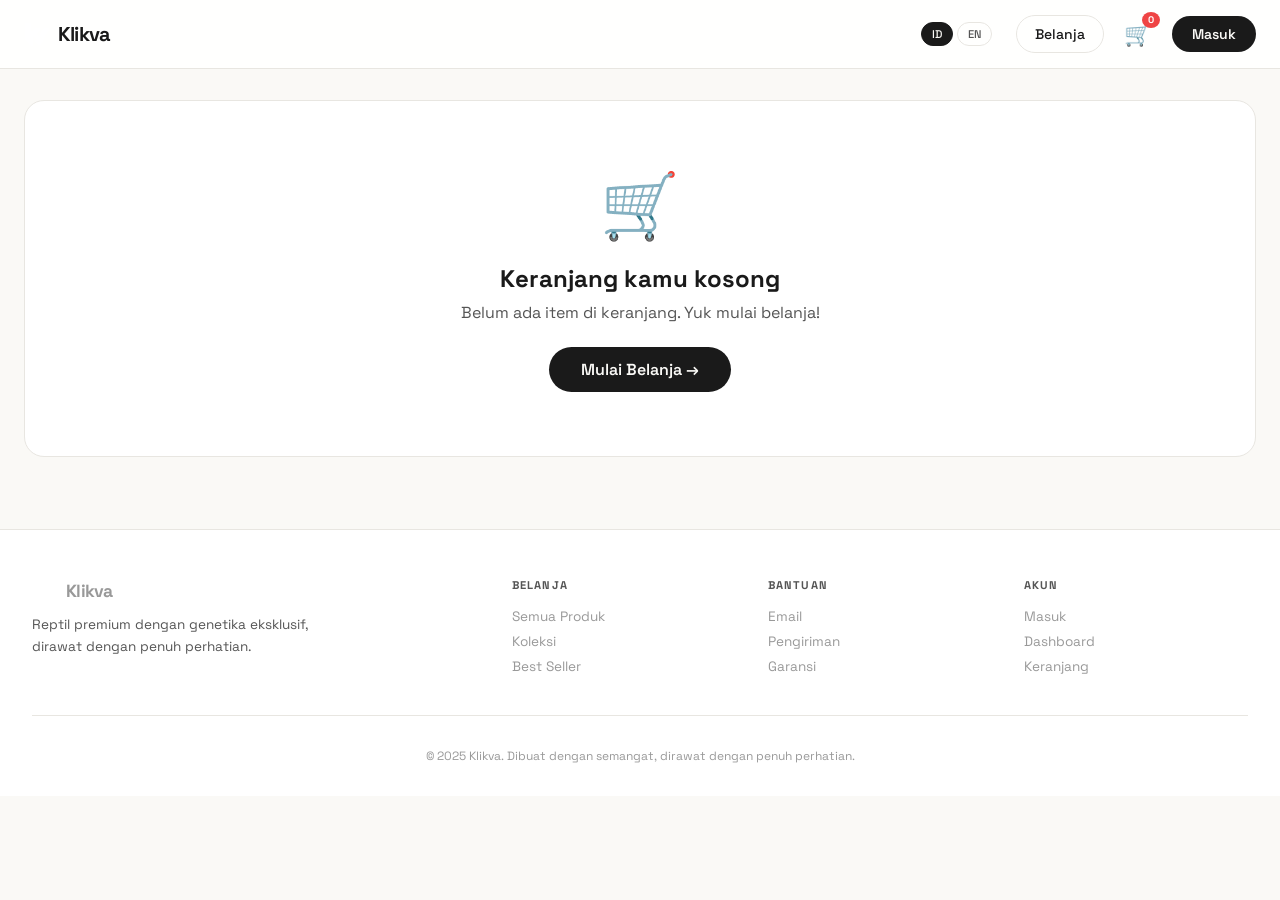
==== cart.html @ 6edfdfe2 "Add files via upload" ====
<!DOCTYPE html>
<html lang="id">
<head>
<meta charset="UTF-8">
<meta name="viewport" content="width=device-width, initial-scale=1.0">
<title>Keranjang — Klikva</title>
<link rel="icon" type="image/png" href="logo-klikva.png">
<link href="https://fonts.googleapis.com/css2?family=Space+Grotesk:wght@400;500;600;700&display=swap" rel="stylesheet">
<style>
*{margin:0;padding:0;box-sizing:border-box}
:root{--bg:#FAF9F6;--bg-card:#fff;--text:#1A1A1A;--text-secondary:#555;--text-light:#999;--border:#E8E6E1;--shadow-hover:0 12px 40px rgba(0,0,0,.08);--radius:20px;--font:'Space Grotesk',sans-serif;--nav-bg:rgba(255,255,255,.88);--danger:#DC2626;--warning:#D97706;--success:#059669}
[data-theme="dark"]{--bg:#121212;--bg-card:#1E1E1E;--text:#EDEDED;--text-secondary:#AAA;--text-light:#777;--border:#2A2A2A;--shadow-hover:0 12px 40px rgba(0,0,0,.3);--nav-bg:rgba(18,18,18,.92)}
body{font-family:var(--font);background:var(--bg);color:var(--text);transition:background .3s,color .3s;overflow-x:hidden}
a{text-decoration:none;color:inherit}button{font-family:var(--font);cursor:pointer;border:none;background:none;color:inherit}ul{list-style:none}

/* NAVBAR */
#navbar{position:fixed;top:0;left:0;right:0;z-index:1000;padding:0 24px;background:var(--nav-bg);backdrop-filter:blur(20px);box-shadow:0 1px 0 var(--border)}
.nav-inner{max-width:1400px;margin:0 auto;display:flex;align-items:center;justify-content:space-between;height:68px}
.nav-logo{display:flex;align-items:center;gap:8px;font-size:1.25rem;font-weight:800;letter-spacing:-.04em}
.nav-logo-img{width:26px;height:26px;object-fit:contain}
.nav-actions{display:flex;align-items:center;gap:12px}
.lang-switcher{display:flex;gap:4px}
.lang-btn{border:1px solid var(--border);border-radius:20px;padding:4px 10px;font-size:.7rem;font-weight:500;color:var(--text-secondary);background:transparent}
.lang-btn.active{background:var(--text);border-color:var(--text);color:var(--bg)}
.avatar-nav{display:flex;align-items:center;gap:8px;cursor:pointer;padding:4px 8px 4px 4px;border-radius:50px;transition:background .2s}
.avatar-nav:hover{background:var(--bg)}
.avatar-nav-image{width:36px;height:36px;border-radius:50%;border:2px solid var(--border);display:flex;align-items:center;justify-content:center;background:var(--bg);overflow:hidden;font-weight:700;color:var(--text)}
.avatar-nav-image img{width:100%;height:100%;object-fit:cover;display:block}
.avatar-nav-name{font-size:.8rem;font-weight:500;max-width:80px;white-space:nowrap;overflow:hidden;text-overflow:ellipsis}
.cart-link{position:relative;padding:8px;font-size:1.4rem;transition:transform .2s}
.cart-link:hover{transform:scale(1.1)}
.cart-badge{position:absolute;top:0;right:0;background:#ef4444;color:#fff;font-size:.6rem;font-weight:700;padding:2px 6px;border-radius:50%;min-width:18px;text-align:center}
.btn-ghost{font-size:.875rem;font-weight:500;padding:9px 18px;border-radius:50px;border:1.5px solid var(--border);transition:border-color .2s,background .2s;color:var(--text)}
.btn-ghost:hover{border-color:var(--text)}
.btn-solid{font-size:.875rem;font-weight:600;color:var(--bg);padding:9px 20px;border-radius:50px;background:var(--text);transition:opacity .2s,transform .2s}
.btn-solid:hover{opacity:.8;transform:scale(1.03)}

/* CONTAINER */
.cart-container{max-width:1400px;margin:0 auto;padding:100px 24px 40px}
.cart-header{margin-bottom:2rem}
.cart-header h1{font-size:clamp(1.8rem,3vw,2.4rem);font-weight:800;letter-spacing:-.02em}
.cart-header p{color:var(--text-secondary);margin-top:.5rem;font-size:.9rem}

/* GRID */
.cart-grid{display:grid;grid-template-columns:1fr 380px;gap:2rem}

/* CART ITEMS */
.cart-items{background:var(--bg-card);border-radius:var(--radius);overflow:hidden;border:1px solid var(--border)}
.cart-item{display:grid;grid-template-columns:100px 1fr auto;gap:1rem;padding:1.5rem;border-bottom:1px solid var(--border);align-items:center;transition:background .2s}
.cart-item:last-child{border-bottom:none}
.cart-item.out-of-stock{background:rgba(220,38,38,.04)}
[data-theme="dark"] .cart-item.out-of-stock{background:rgba(220,38,38,.08)}
.cart-item.removed-product{opacity:.6;background:rgba(107,114,128,.05)}

.cart-item-image{width:80px;height:80px;background:var(--bg);border-radius:1rem;display:flex;align-items:center;justify-content:center;font-size:2.5rem;position:relative;overflow:hidden}
.cart-item-image img{width:100%;height:100%;object-fit:contain}

.stock-badge{position:absolute;top:-6px;right:-6px;background:var(--danger);color:white;font-size:.6rem;font-weight:700;padding:.2rem .4rem;border-radius:.4rem;white-space:nowrap;text-transform:uppercase;letter-spacing:.04em}
.stock-badge.low{background:var(--warning)}
.stock-badge.removed{background:#6B7280}

.cart-item-info h3{font-size:1rem;font-weight:700;margin-bottom:.25rem}
.cart-item-category{font-size:.7rem;color:var(--text-light);text-transform:uppercase;margin-bottom:.5rem;letter-spacing:.06em}
.cart-item-price{font-weight:800;font-size:1rem}

.stock-warning-text{font-size:.75rem;margin-top:.35rem;font-weight:600}
.stock-warning-text.out{color:var(--danger)}
.stock-warning-text.low{color:var(--warning)}
.stock-warning-text.ok{color:var(--success)}
.stock-warning-text.removed{color:var(--text-light)}

.cart-item-actions{display:flex;align-items:center;gap:1rem}
.quantity-btn{width:32px;height:32px;border-radius:50%;border:1px solid var(--border);background:var(--bg-card);color:var(--text);cursor:pointer;font-size:1rem;transition:all .2s}
.quantity-btn:hover:not(:disabled){background:var(--text);color:var(--bg);border-color:var(--text)}
.quantity-btn:disabled{opacity:.35;cursor:not-allowed}
.item-quantity{font-weight:600;min-width:30px;text-align:center}
.remove-btn{background:none;border:none;color:var(--danger);cursor:pointer;font-size:.8rem;padding:.25rem .5rem;border-radius:.5rem;transition:all .2s}
.remove-btn:hover{background:rgba(220,38,38,.1)}

.stock-alert-banner{display:flex;align-items:flex-start;gap:.75rem;background:rgba(220,38,38,.08);border:1px solid rgba(220,38,38,.25);border-radius:.875rem;padding:.875rem 1rem;margin-bottom:1rem;font-size:.8rem;color:var(--danger);line-height:1.5}
.stock-low-banner{display:flex;align-items:flex-start;gap:.75rem;background:rgba(217,119,6,.08);border:1px solid rgba(217,119,6,.25);border-radius:.875rem;padding:.875rem 1rem;margin-bottom:1rem;font-size:.8rem;color:var(--warning);line-height:1.5}
.stock-alert-banner .alert-icon,.stock-low-banner .alert-icon{font-size:1.1rem;flex-shrink:0;margin-top:1px}
.stock-alert-banner strong,.stock-low-banner strong{display:block;font-weight:700;margin-bottom:.2rem}

.cart-summary{background:var(--bg-card);border-radius:var(--radius);padding:1.5rem;border:1px solid var(--border);position:sticky;top:100px}
.cart-summary h3{font-size:1.25rem;font-weight:700;margin-bottom:1.5rem}
.summary-row{display:flex;justify-content:space-between;margin-bottom:1rem;font-size:.875rem}
.summary-row.total{font-weight:800;font-size:1.1rem;border-top:1px solid var(--border);padding-top:1rem;margin-top:1rem}

.checkout-btn{width:100%;background:var(--text);color:var(--bg);border:none;padding:1rem;border-radius:2rem;font-weight:700;font-size:1rem;cursor:pointer;transition:all .2s;margin-top:1rem}
.checkout-btn:hover:not(:disabled){opacity:.85;transform:scale(1.02)}
.checkout-btn:disabled{background:#9CA3AF;cursor:not-allowed;transform:none;opacity:1;color:#fff}

.checkout-hint{font-size:.75rem;color:var(--danger);text-align:center;margin-top:.5rem;font-weight:500;min-height:1.1rem}
.continue-shop{display:block;text-align:center;margin-top:.75rem;color:var(--text-light);text-decoration:none;font-size:.875rem;transition:color .2s}
.continue-shop:hover{color:var(--text)}

.empty-cart{text-align:center;padding:4rem;background:var(--bg-card);border-radius:var(--radius);border:1px solid var(--border)}
.empty-cart .icon{font-size:4rem;margin-bottom:1rem}
.empty-cart h3{font-size:1.5rem;margin-bottom:.5rem}
.empty-cart p{color:var(--text-secondary);margin-bottom:1.5rem}
.shop-now-btn{background:var(--text);color:var(--bg);padding:.75rem 2rem;border-radius:2rem;text-decoration:none;font-weight:600;display:inline-block;transition:opacity .2s}
.shop-now-btn:hover{opacity:.85}

.loading-state{text-align:center;padding:4rem;color:var(--text-light)}
.loading-spinner{display:inline-block;width:40px;height:40px;border:3px solid var(--border);border-top-color:var(--text);border-radius:50%;animation:spin .8s linear infinite}
@keyframes spin{to{transform:rotate(360deg)}}

/* FOOTER */
footer{background:var(--bg-card);padding:3rem 2rem 2rem;border-top:1px solid var(--border);margin-top:2rem}
.footer-grid{display:grid;grid-template-columns:2fr 1fr 1fr 1fr;gap:2rem;max-width:1400px;margin:0 auto}
.footer-col h4{margin-bottom:1rem;font-size:.7rem;text-transform:uppercase;letter-spacing:.1em;color:var(--text-secondary)}
.footer-col a{display:block;color:var(--text-light);text-decoration:none;margin-bottom:.5rem;font-size:.85rem;transition:color .2s}
.footer-col a:hover{color:var(--text)}
.footer-col p{color:var(--text-secondary);font-size:.85rem;line-height:1.6;max-width:320px}
.footer-bottom{text-align:center;padding-top:2rem;margin-top:2rem;border-top:1px solid var(--border);color:var(--text-light);font-size:.75rem;max-width:1400px;margin-left:auto;margin-right:auto}

@media(max-width:900px){.cart-grid{grid-template-columns:1fr}.cart-item{grid-template-columns:1fr;text-align:center;gap:1rem}.cart-item-actions{justify-content:center}.footer-grid{grid-template-columns:1fr 1fr}}
@media(max-width:640px){.cart-container{padding:80px 16px 40px}.footer-grid{grid-template-columns:1fr}}
</style>
</head>
<body>

<nav id="navbar">
  <div class="nav-inner">
    <a href="index.html" class="nav-logo"><img src="logo-klikva.png" alt="Klikva" class="nav-logo-img">Klikva</a>
    <div class="nav-actions">
      <div class="lang-switcher">
        <button class="lang-btn active" data-lang="id">ID</button>
        <button class="lang-btn" data-lang="en">EN</button>
      </div>
      <div id="navAvatarContainer"></div>
      <a href="shop.html" class="btn-ghost" id="navShop">Belanja</a>
      <a href="cart.html" class="cart-link">🛒<span class="cart-badge" id="cartCount">0</span></a>
      <a href="registerd.html" class="btn-solid" id="loginBtn">Masuk</a>
    </div>
  </div>
</nav>

<main class="cart-container" id="cartContainer">
  <div class="loading-state">
    <div class="loading-spinner"></div>
    <p style="margin-top:12px">Memuat keranjang...</p>
  </div>
</main>

<footer>
  <div class="footer-grid">
    <div class="footer-col">
      <a href="index.html" class="nav-logo" style="font-size:1.1rem;display:inline-flex;margin-bottom:10px"><img src="logo-klikva.png" alt="Klikva" class="nav-logo-img">Klikva</a>
      <p data-i18n="footer_desc">Reptil premium dengan genetika eksklusif, dirawat dengan penuh perhatian.</p>
    </div>
    <div class="footer-col">
      <h4 data-i18n="footer_shop">Belanja</h4>
      <a href="shop.html" data-i18n="footer_all">Semua Produk</a>
      <a href="index.html#collection" data-i18n="footer_collection">Koleksi</a>
      <a href="index.html#bestsellers" data-i18n="footer_best">Best Seller</a>
    </div>
    <div class="footer-col">
      <h4 data-i18n="footer_help">Bantuan</h4>
      <a href="mailto:support@klikva.com" data-i18n="footer_email">Email</a>
      <a href="#" data-i18n="footer_shipping">Pengiriman</a>
      <a href="#" data-i18n="footer_guarantee">Garansi</a>
    </div>
    <div class="footer-col">
      <h4 data-i18n="footer_account">Akun</h4>
      <a href="registerd.html" data-i18n="footer_login">Masuk</a>
      <a href="dashboard.html" data-i18n="footer_dashboard">Dashboard</a>
      <a href="cart.html" data-i18n="footer_cart">Keranjang</a>
    </div>
  </div>
  <div class="footer-bottom" data-i18n="footer_copyright">© 2025 Klikva. Dibuat dengan semangat, dirawat dengan penuh perhatian.</div>
</footer>

<script>
/* =================================================================
   KONFIGURASI
================================================================= */
const API_URL = 'https://script.google.com/macros/s/AKfycbzq6dz2VYtO1iWu_U6H02jZSWQBZ3Lvu9EKra8Z2QUMy7UtOG_UVM2WeUeT1nne1Kz_/exec';

/* =================================================================
   TRANSLATIONS
================================================================= */
const translations = {
  id: {
    page_title: 'Keranjang — Klikva',
    cart_title: 'Keranjang Belanja',
    cart_items: 'item di keranjang',
    order_summary: 'Ringkasan Pesanan',
    subtotal: 'Subtotal',
    shipping: 'Pengiriman',
    free: 'GRATIS',
    total: 'Total',
    checkout: 'Checkout →',
    checkout_blocked: '🚫 Stok Tidak Tersedia',
    checkout_hint_blocked: 'Hapus produk stok habis untuk melanjutkan',
    continue_shopping: '← Lanjut Belanja',
    empty_title: 'Keranjang kamu kosong',
    empty_desc: 'Belum ada item di keranjang. Yuk mulai belanja!',
    empty_btn: 'Mulai Belanja →',
    stock_out: 'Stok Habis',
    stock_left: 'Sisa',
    stock_available: '✓ Stok tersedia',
    stock_almost: 'Hampir habis! Sisa',
    stock_not_enough: 'Stok tidak cukup (tersisa',
    stock_out_banner_title: 'Beberapa produk stok habis!',
    stock_out_banner_desc: 'Hapus produk tersebut agar bisa lanjut checkout.',
    stock_low_banner_title: 'Stok hampir habis, segera checkout!',
    stock_low_banner_desc: 'sisa',
    product_unavailable: 'Produk tidak tersedia',
    product_deleted: 'Produk sudah tidak dijual',
    remove: 'Hapus',
    loading: 'Memuat keranjang...',
    footer_desc: 'Reptil premium dengan genetika eksklusif, dirawat dengan penuh perhatian.',
    footer_shop: 'Belanja',
    footer_all: 'Semua Produk',
    footer_collection: 'Koleksi',
    footer_best: 'Best Seller',
    footer_help: 'Bantuan',
    footer_email: 'Email',
    footer_shipping: 'Pengiriman',
    footer_guarantee: 'Garansi',
    footer_account: 'Akun',
    footer_login: 'Masuk',
    footer_dashboard: 'Dashboard',
    footer_cart: 'Keranjang',
    footer_copyright: '© 2025 Klikva. Dibuat dengan semangat, dirawat dengan penuh perhatian.',
    nav_shop: 'Belanja',
    nav_login: 'Masuk',
    toast_stock_limit: '⚠️ Stok {name} hanya tersisa {stock}',
    toast_need_login: 'Silakan login dulu untuk checkout',
    toast_checkout_blocked: 'Checkout dibatalkan. Ada produk stok habis.'
  },
  en: {
    page_title: 'Cart — Klikva',
    cart_title: 'Shopping Cart',
    cart_items: 'items in cart',
    order_summary: 'Order Summary',
    subtotal: 'Subtotal',
    shipping: 'Shipping',
    free: 'FREE',
    total: 'Total',
    checkout: 'Checkout →',
    checkout_blocked: '🚫 Stock Not Available',
    checkout_hint_blocked: 'Remove out-of-stock products to continue',
    continue_shopping: '← Continue Shopping',
    empty_title: 'Your cart is empty',
    empty_desc: "Looks like you haven't added any items yet.",
    empty_btn: 'Start Shopping →',
    stock_out: 'Out of Stock',
    stock_left: 'Left',
    stock_available: '✓ In stock',
    stock_almost: 'Almost gone! Only',
    stock_not_enough: 'Not enough stock (only',
    stock_out_banner_title: 'Some products are out of stock!',
    stock_out_banner_desc: 'Remove those products to continue checkout.',
    stock_low_banner_title: 'Low stock, checkout soon!',
    stock_low_banner_desc: 'only',
    product_unavailable: 'Product unavailable',
    product_deleted: 'Product no longer sold',
    remove: 'Remove',
    loading: 'Loading cart...',
    footer_desc: 'Premium reptiles with exclusive genetics, raised with care.',
    footer_shop: 'Shop',
    footer_all: 'All Products',
    footer_collection: 'Collection',
    footer_best: 'Best Seller',
    footer_help: 'Help',
    footer_email: 'Email',
    footer_shipping: 'Shipping',
    footer_guarantee: 'Guarantee',
    footer_account: 'Account',
    footer_login: 'Sign in',
    footer_dashboard: 'Dashboard',
    footer_cart: 'Cart',
    footer_copyright: '© 2025 Klikva. Made with passion, raised with care.',
    nav_shop: 'Shop',
    nav_login: 'Sign in',
    toast_stock_limit: '⚠️ Only {stock} left of {name}',
    toast_need_login: 'Please login first to checkout',
    toast_checkout_blocked: 'Checkout cancelled. Some products are out of stock.'
  }
};

let currentLang = localStorage.getItem('klikva_lang') || 'id';
const t = (key, params = {}) => {
  let text = (translations[currentLang] || translations.id)[key] || key;
  Object.keys(params).forEach(k => { text = text.replace(`{${k}}`, params[k]); });
  return text;
};

function applyLang() {
  document.documentElement.lang = currentLang;
  document.title = t('page_title');
  document.querySelectorAll('[data-i18n]').forEach(el => {
    el.textContent = t(el.getAttribute('data-i18n'));
  });
  document.querySelectorAll('.lang-btn').forEach(btn => {
    btn.classList.toggle('active', btn.dataset.lang === currentLang);
  });
  // Update static button labels
  const navShop = document.getElementById('navShop');
  if (navShop) navShop.textContent = t('nav_shop');
  const loginBtn = document.getElementById('loginBtn');
  if (loginBtn && loginBtn.style.display !== 'none') loginBtn.textContent = t('nav_login');
}

document.querySelectorAll('.lang-btn').forEach(btn => {
  btn.addEventListener('click', () => {
    currentLang = btn.dataset.lang;
    localStorage.setItem('klikva_lang', currentLang);
    applyLang();
    renderCart();
  });
});

/* =================================================================
   THEME
================================================================= */
if (localStorage.getItem('klikva_theme') === 'dark') {
  document.documentElement.setAttribute('data-theme', 'dark');
}

/* =================================================================
   STATE
================================================================= */
let products = [];
let productsLoaded = false;

/* =================================================================
   FETCH PRODUK DARI SHEET (sumber sama dengan shop.html)
================================================================= */
async function loadProducts() {
  // Coba cache dulu biar cepat
  const cached = localStorage.getItem('kv_products_cache');
  if (cached) {
    try { products = JSON.parse(cached); productsLoaded = true; } catch(e) {}
  }
  try {
    const res = await fetch(`${API_URL}?action=getProducts`);
    const data = await res.json();
    if (data.success && data.data) {
      products = data.data;
      productsLoaded = true;
      localStorage.setItem('kv_products_cache', JSON.stringify(products));
    }
  } catch (e) {
    console.warn('Gagal fetch produk, pakai cache:', e);
  }
}

/* =================================================================
   CART
================================================================= */
function getCart() {
  return JSON.parse(localStorage.getItem('klikva_cart') || '[]');
}
function saveCart(cart) {
  localStorage.setItem('klikva_cart', JSON.stringify(cart));
  updateCartCount();
  renderCart();
}
function updateCartCount() {
  const total = getCart().reduce((s, i) => s + i.quantity, 0);
  const el = document.getElementById('cartCount');
  if (el) el.textContent = total;
}

function findProduct(id) {
  return products.find(p => p.id === id);
}

function checkStock(product, requestedQty) {
  if (!product) return { status: 'removed', stock: null, message: t('product_deleted') };
  if (product.stock === null || product.stock === undefined) return { status: 'ok', stock: null, message: t('stock_available') };
  if (product.stock === 0) return { status: 'out', stock: 0, message: t('stock_out') };
  if (requestedQty > product.stock) return { status: 'out', stock: product.stock, message: `${t('stock_not_enough')} ${product.stock})` };
  if (product.stock <= 3) return { status: 'low', stock: product.stock, message: `${t('stock_almost')} ${product.stock}` };
  return { status: 'ok', stock: product.stock, message: t('stock_available') };
}

function validateCartStock() {
  const cart = getCart();
  const issues = { out: [], low: [], removed: [] };
  cart.forEach(item => {
    const product = findProduct(item.id);
    if (!product) { issues.removed.push({ id: item.id, qty: item.quantity }); return; }
    const result = checkStock(product, item.quantity);
    if (result.status === 'out') issues.out.push({ product, qty: item.quantity, stock: result.stock });
    else if (result.status === 'low') issues.low.push({ product, qty: item.quantity, stock: result.stock });
  });
  return issues;
}

function updateQuantity(productId, change) {
  const cart = getCart();
  const item = cart.find(i => i.id === productId);
  if (!item) return;
  const product = findProduct(productId);
  const newQty = item.quantity + change;
  if (change > 0 && product && product.stock !== null && product.stock !== undefined) {
    if (newQty > product.stock) {
      showToast(t('toast_stock_limit', { name: product.name.substring(0, 25), stock: product.stock }), 'warning');
      return;
    }
  }
  item.quantity = newQty;
  if (item.quantity <= 0) cart.splice(cart.indexOf(item), 1);
  saveCart(cart);
}

function removeItem(productId) {
  saveCart(getCart().filter(i => i.id !== productId));
}

/* =================================================================
   TOAST
================================================================= */
function showToast(msg, type = 'info') {
  const existing = document.getElementById('klikva-toast');
  if (existing) existing.remove();
  const colors = {
    warning: { bg: 'rgba(217,119,6,.12)', border: 'rgba(217,119,6,.3)', color: '#D97706' },
    error:   { bg: 'rgba(220,38,38,.12)', border: 'rgba(220,38,38,.3)', color: '#DC2626' },
    success: { bg: 'rgba(5,150,105,.12)', border: 'rgba(5,150,105,.3)', color: '#059669' },
    info:    { bg: 'rgba(107,114,128,.12)', border: 'rgba(107,114,128,.3)', color: 'var(--text)' }
  };
  const c = colors[type] || colors.info;
  const toast = document.createElement('div');
  toast.id = 'klikva-toast';
  toast.style.cssText = `position:fixed;bottom:2rem;right:2rem;z-index:9999;background:${c.bg};border:1px solid ${c.border};color:${c.color};padding:.875rem 1.25rem;border-radius:.875rem;font-size:.875rem;font-weight:600;font-family:var(--font);box-shadow:0 8px 24px rgba(0,0,0,.15);animation:slideUp .3s ease;max-width:340px;line-height:1.4;backdrop-filter:blur(10px)`;
  toast.textContent = msg;
  document.body.appendChild(toast);
  if (!document.getElementById('klikva-toast-style')) {
    const s = document.createElement('style');
    s.id = 'klikva-toast-style';
    s.textContent = '@keyframes slideUp{from{transform:translateY(20px);opacity:0}to{transform:translateY(0);opacity:1}}';
    document.head.appendChild(s);
  }
  setTimeout(() => toast.remove(), 3500);
}

/* =================================================================
   RENDER CART
================================================================= */
function renderCart() {
  const container = document.getElementById('cartContainer');
  const cart = getCart();

  if (!productsLoaded && cart.length > 0) {
    container.innerHTML = `<div class="loading-state"><div class="loading-spinner"></div><p style="margin-top:12px">${t('loading')}</p></div>`;
    return;
  }

  if (cart.length === 0) {
    container.innerHTML = `
      <div class="empty-cart">
        <div class="icon">🛒</div>
        <h3>${t('empty_title')}</h3>
        <p>${t('empty_desc')}</p>
        <a href="shop.html" class="shop-now-btn">${t('empty_btn')}</a>
      </div>
    `;
    return;
  }

  // Hitung subtotal
  let subtotal = 0;
  cart.forEach(item => {
    const product = findProduct(item.id);
    if (product) subtotal += product.price * item.quantity;
  });
  const shipping = subtotal > 500000 ? 0 : 30000;
  const total = subtotal + shipping;

  const issues = validateCartStock();
  const hasOut = issues.out.length > 0 || issues.removed.length > 0;
  const hasLow = issues.low.length > 0;

  const outBanner = hasOut ? `
    <div class="stock-alert-banner">
      <span class="alert-icon">🚫</span>
      <div>
        <strong>${t('stock_out_banner_title')}</strong>
        ${issues.out.map(i => `<span>• ${i.product.name.substring(0, 35)}${i.product.name.length > 35 ? '...' : ''} — ${i.stock === 0 ? t('stock_out') : `${t('stock_not_enough')} ${i.stock})`}</span><br>`).join('')}
        ${issues.removed.map(i => `<span>• ${t('product_deleted')} (ID: ${i.id})</span><br>`).join('')}
        ${t('stock_out_banner_desc')}
      </div>
    </div>
  ` : '';

  const lowBanner = hasLow ? `
    <div class="stock-low-banner">
      <span class="alert-icon">⚠️</span>
      <div>
        <strong>${t('stock_low_banner_title')}</strong>
        ${issues.low.map(i => `<span>• ${i.product.name.substring(0, 35)}${i.product.name.length > 35 ? '...' : ''} — ${t('stock_low_banner_desc')} ${i.stock}</span><br>`).join('')}
      </div>
    </div>
  ` : '';

  const totalQty = cart.reduce((s, i) => s + i.quantity, 0);

  container.innerHTML = `
    <div class="cart-header">
      <h1>${t('cart_title')}</h1>
      <p>${totalQty} ${t('cart_items')}</p>
    </div>

    <div class="cart-grid">
      <div class="cart-items">
        ${cart.map(item => {
          const product = findProduct(item.id);
          const isRemoved = !product;

          if (isRemoved) {
            return `
              <div class="cart-item removed-product">
                <div class="cart-item-image">
                  <span style="font-size:2rem;opacity:.5">📦</span>
                  <span class="stock-badge removed">${t('product_unavailable')}</span>
                </div>
                <div class="cart-item-info">
                  <h3>${t('product_unavailable')}</h3>
                  <div class="cart-item-category">ID: ${item.id}</div>
                  <div class="stock-warning-text removed">${t('product_deleted')}</div>
                </div>
                <div class="cart-item-actions">
                  <button class="remove-btn" onclick="removeItem(${item.id})">🗑️ ${t('remove')}</button>
                </div>
              </div>
            `;
          }

          const stockResult = checkStock(product, item.quantity);
          const isOut = stockResult.status === 'out';
          const isLow = stockResult.status === 'low';

          const badgeHtml = isOut
            ? `<span class="stock-badge">${t('stock_out')}</span>`
            : isLow
              ? `<span class="stock-badge low">${t('stock_left')} ${product.stock}</span>`
              : '';

          const stockTextHtml = isOut
            ? `<div class="stock-warning-text out">🚫 ${stockResult.message}</div>`
            : isLow
              ? `<div class="stock-warning-text low">⚠️ ${stockResult.message}</div>`
              : `<div class="stock-warning-text ok">${stockResult.message}</div>`;

          const plusDisabled = isOut || (product.stock !== null && product.stock !== undefined && item.quantity >= product.stock) ? 'disabled' : '';

          // Support gambar foto (data:) atau emoji
          const imgHtml = product.image && product.image.startsWith('data:')
            ? `<img src="${product.image}" alt="${product.name}" draggable="false">`
            : `<span style="font-size:2.5rem">${product.image || '📦'}</span>`;

          return `
            <div class="cart-item${isOut ? ' out-of-stock' : ''}">
              <div class="cart-item-image">
                ${imgHtml}
                ${badgeHtml}
              </div>
              <div class="cart-item-info">
                <h3>${product.name.length > 40 ? product.name.substring(0, 40) + '...' : product.name}</h3>
                <div class="cart-item-category">${product.category}</div>
                <div class="cart-item-price">Rp ${product.price.toLocaleString('id-ID')}</div>
                ${stockTextHtml}
              </div>
              <div class="cart-item-actions">
                <button class="quantity-btn" onclick="updateQuantity(${product.id}, -1)">−</button>
                <span class="item-quantity">${item.quantity}</span>
                <button class="quantity-btn" onclick="updateQuantity(${product.id}, 1)" ${plusDisabled}>+</button>
                <button class="remove-btn" onclick="removeItem(${product.id})">🗑️ ${t('remove')}</button>
              </div>
            </div>
          `;
        }).join('')}
      </div>

      <div class="cart-summary">
        <h3>${t('order_summary')}</h3>
        ${outBanner}
        ${lowBanner}
        <div class="summary-row">
          <span>${t('subtotal')}</span>
          <span>Rp ${subtotal.toLocaleString('id-ID')}</span>
        </div>
        <div class="summary-row">
          <span>${t('shipping')}</span>
          <span>${shipping === 0 ? t('free') : 'Rp ' + shipping.toLocaleString('id-ID')}</span>
        </div>
        <div class="summary-row total">
          <span>${t('total')}</span>
          <span>Rp ${total.toLocaleString('id-ID')}</span>
        </div>
        <button class="checkout-btn" onclick="proceedToCheckout()" ${hasOut ? 'disabled' : ''}>
          ${hasOut ? t('checkout_blocked') : t('checkout')}
        </button>
        <div class="checkout-hint">${hasOut ? t('checkout_hint_blocked') : ''}</div>
        <a href="shop.html" class="continue-shop">${t('continue_shopping')}</a>
      </div>
    </div>
  `;
}

/* =================================================================
   CHECKOUT
================================================================= */
function proceedToCheckout() {
  const user = localStorage.getItem('klikva_user');
  if (!user) {
    showToast(t('toast_need_login'), 'warning');
    localStorage.setItem('klikva_pending_buy', 'checkout');
    setTimeout(() => { window.location.href = 'registerd.html'; }, 1200);
    return;
  }
  const issues = validateCartStock();
  if (issues.out.length > 0 || issues.removed.length > 0) {
    showToast(t('toast_checkout_blocked'), 'error');
    return;
  }
  localStorage.setItem('klikva_checkout_time', Date.now().toString());
  window.location.href = 'checkout.html';
}

/* =================================================================
   NAVBAR AVATAR
================================================================= */
function renderNavbarAvatar() {
  const container = document.getElementById('navAvatarContainer');
  const loginBtn = document.getElementById('loginBtn');
  const userRaw = localStorage.getItem('klikva_user');
  if (!container) return;

  if (userRaw) {
    try {
      const u = JSON.parse(userRaw);
      const initial = (u.namaLengkap || 'M').charAt(0).toUpperCase();
      const name = u.namaLengkap?.split(' ')[0] || 'Member';
      const avatarUrl = u.avatarUrl || localStorage.getItem('klikva_avatar') || '';
      const avatarContent = avatarUrl
        ? `<img src="${avatarUrl}" alt="Avatar" onerror="this.parentElement.textContent='${initial}'">`
        : initial;
      container.innerHTML = `<div class="avatar-nav" onclick="window.location.href='dashboard.html'" title="${name}"><div class="avatar-nav-image">${avatarContent}</div><span class="avatar-nav-name">${name}</span></div>`;
      if (loginBtn) loginBtn.style.display = 'none';
    } catch(e) {
      container.innerHTML = '';
      if (loginBtn) loginBtn.style.display = '';
    }
  } else {
    container.innerHTML = '';
    if (loginBtn) loginBtn.style.display = '';
  }
}

/* =================================================================
   INIT
================================================================= */
(async function init() {
  applyLang();
  renderNavbarAvatar();
  updateCartCount();
  await loadProducts();
  renderCart();
})();
</script>
</body>
</html>
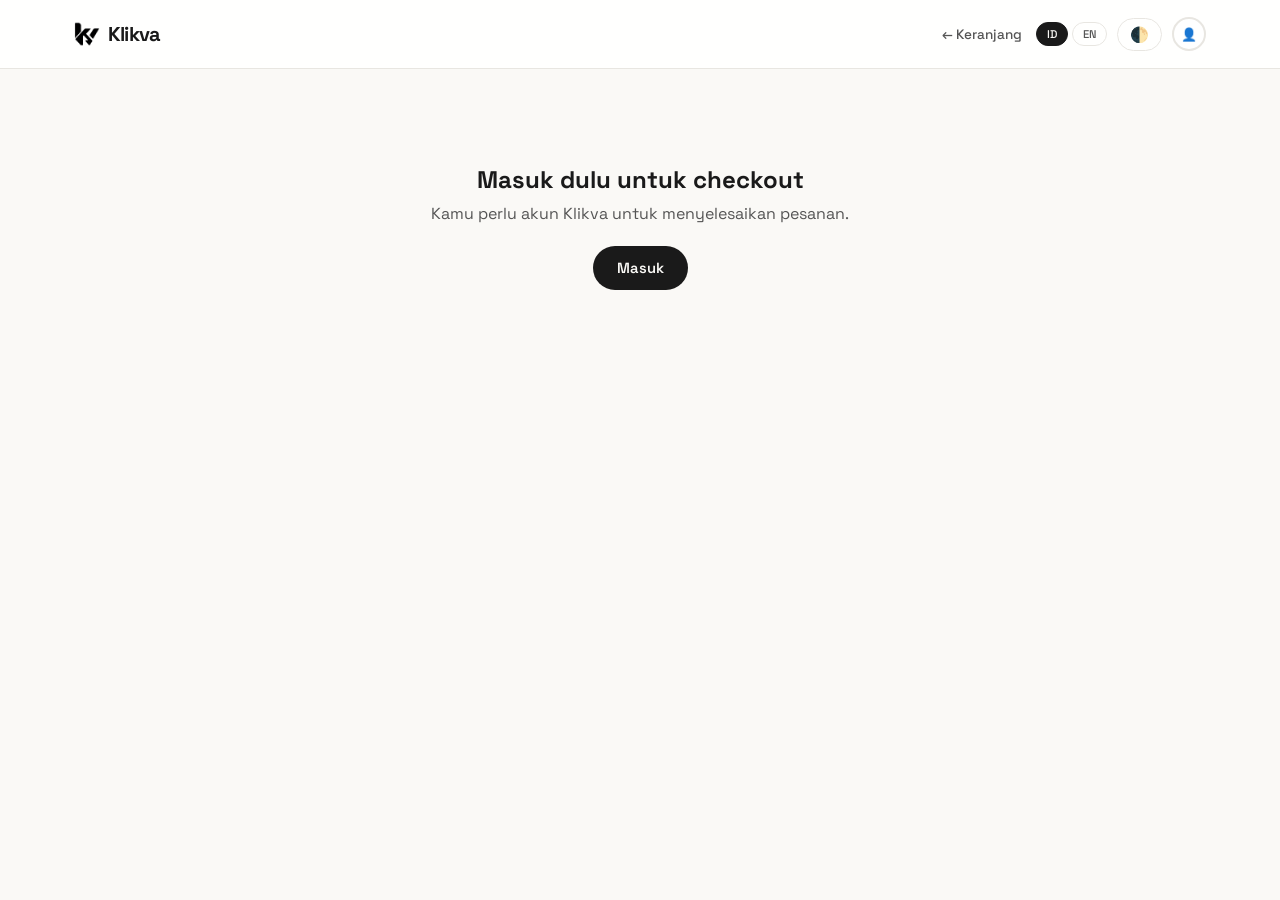
==== commit eeec17c7: "Update cart.html" ====
--- a/cart.html
+++ b/cart.html
@@ -3,667 +3,856 @@
 <head>
 <meta charset="UTF-8">
 <meta name="viewport" content="width=device-width, initial-scale=1.0">
-<title>Keranjang — Klikva</title>
-<link rel="icon" type="image/png" href="logo-klikva.png">
-<link href="https://fonts.googleapis.com/css2?family=Space+Grotesk:wght@400;500;600;700&display=swap" rel="stylesheet">
+<title>Checkout — Klikva</title>
+<link rel="icon" type="image/png" href="favicon-klikva.png">
+<link href="https://fonts.googleapis.com/css2?family=Space+Grotesk:wght@300;400;500;600;700&display=swap" rel="stylesheet">
 <style>
 *{margin:0;padding:0;box-sizing:border-box}
-:root{--bg:#FAF9F6;--bg-card:#fff;--text:#1A1A1A;--text-secondary:#555;--text-light:#999;--border:#E8E6E1;--shadow-hover:0 12px 40px rgba(0,0,0,.08);--radius:20px;--font:'Space Grotesk',sans-serif;--nav-bg:rgba(255,255,255,.88);--danger:#DC2626;--warning:#D97706;--success:#059669}
-[data-theme="dark"]{--bg:#121212;--bg-card:#1E1E1E;--text:#EDEDED;--text-secondary:#AAA;--text-light:#777;--border:#2A2A2A;--shadow-hover:0 12px 40px rgba(0,0,0,.3);--nav-bg:rgba(18,18,18,.92)}
-body{font-family:var(--font);background:var(--bg);color:var(--text);transition:background .3s,color .3s;overflow-x:hidden}
-a{text-decoration:none;color:inherit}button{font-family:var(--font);cursor:pointer;border:none;background:none;color:inherit}ul{list-style:none}
-
-/* NAVBAR */
-#navbar{position:fixed;top:0;left:0;right:0;z-index:1000;padding:0 24px;background:var(--nav-bg);backdrop-filter:blur(20px);box-shadow:0 1px 0 var(--border)}
-.nav-inner{max-width:1400px;margin:0 auto;display:flex;align-items:center;justify-content:space-between;height:68px}
+:root{--bg:#FAF9F6;--bg-card:#fff;--text:#1A1A1A;--text-secondary:#555;--muted:#6B6B6B;--border:#E8E6E1;--shadow-hover:0 12px 40px rgba(0,0,0,.08);--radius:20px;--font:'Space Grotesk',sans-serif;--nav-bg:rgba(255,255,255,.88);--ok:#059669;--warn:#B45309;--bad:#DC2626}
+[data-theme="dark"]{--bg:#121212;--bg-card:#1E1E1E;--text:#EDEDED;--text-secondary:#AAA;--muted:#A0A0A0;--border:#2A2A2A;--shadow-hover:0 12px 40px rgba(0,0,0,.3);--nav-bg:rgba(18,18,18,.92);--ok:#34D399;--warn:#FBBF24;--bad:#F87171}
+body{font-family:var(--font);background:var(--bg);color:var(--text);transition:background .3s,color .3s;-webkit-font-smoothing:antialiased;min-height:100vh}
+a{text-decoration:none;color:inherit}
+button{font-family:inherit;cursor:pointer;border:none;background:none;color:inherit}
+input,textarea,select{font-family:inherit}
+:focus-visible{outline:2px solid var(--text);outline-offset:2px}
+[hidden]{display:none!important}
+.sr-only{position:absolute;width:1px;height:1px;overflow:hidden;clip:rect(0 0 0 0);white-space:nowrap}
+
+/* NAV */
+.nav{position:sticky;top:0;z-index:50;background:var(--nav-bg);backdrop-filter:blur(20px);-webkit-backdrop-filter:blur(20px);box-shadow:0 1px 0 var(--border)}
+.nav-inner{max-width:1180px;margin:0 auto;padding:0 24px;height:68px;display:flex;align-items:center;justify-content:space-between;gap:12px}
 .nav-logo{display:flex;align-items:center;gap:8px;font-size:1.25rem;font-weight:800;letter-spacing:-.04em}
-.nav-logo-img{width:26px;height:26px;object-fit:contain}
-.nav-actions{display:flex;align-items:center;gap:12px}
+.nav-logo-img{width:26px;height:26px;object-fit:contain;filter:invert(1);transition:filter .3s}
+[data-theme="dark"] .nav-logo-img{filter:none}
+.nav-right{display:flex;align-items:center;gap:10px}
+.back-link{font-size:.85rem;font-weight:500;color:var(--text-secondary);padding:8px 4px}
+.back-link:hover{color:var(--text)}
 .lang-switcher{display:flex;gap:4px}
-.lang-btn{border:1px solid var(--border);border-radius:20px;padding:4px 10px;font-size:.7rem;font-weight:500;color:var(--text-secondary);background:transparent}
+.lang-btn{border:1px solid var(--border);border-radius:20px;padding:4px 10px;font-size:.7rem;font-weight:500;color:var(--text-secondary)}
 .lang-btn.active{background:var(--text);border-color:var(--text);color:var(--bg)}
-.avatar-nav{display:flex;align-items:center;gap:8px;cursor:pointer;padding:4px 8px 4px 4px;border-radius:50px;transition:background .2s}
-.avatar-nav:hover{background:var(--bg)}
-.avatar-nav-image{width:36px;height:36px;border-radius:50%;border:2px solid var(--border);display:flex;align-items:center;justify-content:center;background:var(--bg);overflow:hidden;font-weight:700;color:var(--text)}
-.avatar-nav-image img{width:100%;height:100%;object-fit:cover;display:block}
-.avatar-nav-name{font-size:.8rem;font-weight:500;max-width:80px;white-space:nowrap;overflow:hidden;text-overflow:ellipsis}
-.cart-link{position:relative;padding:8px;font-size:1.4rem;transition:transform .2s}
-.cart-link:hover{transform:scale(1.1)}
-.cart-badge{position:absolute;top:0;right:0;background:#ef4444;color:#fff;font-size:.6rem;font-weight:700;padding:2px 6px;border-radius:50%;min-width:18px;text-align:center}
-.btn-ghost{font-size:.875rem;font-weight:500;padding:9px 18px;border-radius:50px;border:1.5px solid var(--border);transition:border-color .2s,background .2s;color:var(--text)}
+.theme-btn{border:1.5px solid var(--border);border-radius:50px;padding:6px 12px;font-size:.95rem}
+.theme-btn:hover{border-color:var(--text)}
+.avatar{width:34px;height:34px;border-radius:50%;border:2px solid var(--border);display:grid;place-items:center;font-size:.8rem;font-weight:700;background:var(--bg-card)}
+
+/* LAYOUT */
+.wrap{max-width:1180px;margin:0 auto;padding:36px 24px 72px}
+.page-head{margin-bottom:24px}
+.page-head h1{font-size:clamp(1.6rem,3vw,2.1rem);font-weight:700;letter-spacing:-.02em}
+.page-head p{color:var(--text-secondary);margin-top:6px;font-size:.95rem}
+.grid{display:grid;grid-template-columns:minmax(0,1fr) 400px;gap:28px;align-items:start}
+.stack{display:flex;flex-direction:column;gap:20px}
+.card{background:var(--bg-card);border:1px solid var(--border);border-radius:var(--radius);padding:28px}
+.card-head{display:flex;align-items:center;gap:12px;margin-bottom:20px}
+.step-n{width:28px;height:28px;border-radius:50%;border:1.5px solid var(--text);display:grid;place-items:center;font-size:.75rem;font-weight:700;flex-shrink:0}
+.card-head h2{font-size:1.05rem;font-weight:700;letter-spacing:-.01em}
+
+/* FORM */
+.row{display:grid;grid-template-columns:1fr 1fr;gap:14px}
+.field{margin-bottom:14px}
+.field:last-child{margin-bottom:0}
+.field label{display:block;font-size:.78rem;font-weight:600;color:var(--text-secondary);margin-bottom:6px}
+.field input,.field textarea{width:100%;padding:12px 14px;background:var(--bg-card);color:var(--text);border:1.5px solid var(--border);border-radius:14px;font-size:.92rem;transition:border-color .2s,box-shadow .2s}
+.field textarea{resize:vertical;min-height:84px}
+.field input::placeholder,.field textarea::placeholder{color:var(--muted);opacity:.7}
+.field input:focus,.field textarea:focus{outline:none;border-color:var(--text);box-shadow:0 0 0 3px color-mix(in srgb,var(--text) 12%,transparent)}
+.field input[aria-invalid="true"],.field textarea[aria-invalid="true"]{border-color:var(--bad)}
+.err{color:var(--bad);font-size:.75rem;margin-top:5px;font-weight:500}
+
+/* OPTION CARDS */
+fieldset{border:0;min-width:0}
+.opts{display:flex;flex-direction:column;gap:10px}
+.opt{display:flex;align-items:center;gap:14px;padding:14px 16px;border:1.5px solid var(--border);border-radius:16px;cursor:pointer;transition:border-color .2s,background .2s}
+.opt:hover{border-color:var(--text)}
+.opt.selected{border-color:var(--text);background:var(--bg)}
+.opt input{width:18px;height:18px;accent-color:var(--text);flex-shrink:0}
+.opt-main{flex:1;min-width:0}
+.opt-main b{display:block;font-size:.92rem}
+.opt-main small{display:block;font-size:.76rem;color:var(--muted);margin-top:2px}
+.opt-price{font-weight:700;font-size:.9rem;white-space:nowrap}
+.seg{display:inline-flex;padding:4px;border:1.5px solid var(--border);border-radius:999px;margin-bottom:14px;gap:2px}
+.seg label{position:relative;cursor:pointer}
+.seg input{position:absolute;opacity:0;inset:0;cursor:pointer}
+.seg span{display:block;padding:7px 16px;border-radius:999px;font-size:.82rem;font-weight:600;color:var(--text-secondary);transition:background .2s,color .2s}
+.seg input:checked+span{background:var(--text);color:var(--bg)}
+.seg input:focus-visible+span{outline:2px solid var(--text);outline-offset:2px}
+.sub-label{font-size:.78rem;font-weight:600;color:var(--text-secondary);margin-bottom:8px;display:block}
+
+/* PAYMENT PANEL */
+.pay-panel{margin-top:14px;padding:16px;border-radius:16px;background:var(--bg);border:1px solid var(--border);font-size:.88rem}
+.pay-panel p{color:var(--text-secondary);line-height:1.55}
+.acct{display:flex;align-items:center;justify-content:space-between;gap:12px;padding:10px 0;border-bottom:1px solid var(--border)}
+.acct:last-of-type{border-bottom:0}
+.acct b{font-size:.85rem}
+.acct .num{font-size:1.05rem;font-weight:700;letter-spacing:.06em;font-variant-numeric:tabular-nums}
+.acct small{display:block;color:var(--muted);font-size:.74rem}
+.copy-btn{border:1.5px solid var(--border);border-radius:999px;padding:5px 12px;font-size:.74rem;font-weight:600;flex-shrink:0}
+.copy-btn:hover{border-color:var(--text)}
+.qris-img{display:block;width:200px;max-width:100%;border-radius:14px;margin:0 auto 10px;border:1px solid var(--border);background:#fff}
+
+/* SUMMARY */
+.summary{position:sticky;top:92px}
+.summary h2{font-size:1.05rem;font-weight:700;margin-bottom:16px}
+.items{max-height:320px;overflow-y:auto;margin:0 -6px 14px;padding:0 6px}
+.line{display:grid;grid-template-columns:56px 1fr auto;gap:12px;padding:12px 0;border-bottom:1px solid var(--border);align-items:start}
+.line:last-child{border-bottom:0}
+.thumb{width:56px;height:56px;border-radius:14px;background:var(--bg);display:grid;place-items:center;font-size:1.7rem;overflow:hidden}
+.thumb img{width:100%;height:100%;object-fit:contain}
+.line-name{font-size:.86rem;font-weight:600;line-height:1.3;display:-webkit-box;-webkit-line-clamp:2;-webkit-box-orient:vertical;overflow:hidden}
+.line-meta{font-size:.76rem;color:var(--muted);margin-top:3px}
+.line-price{font-size:.86rem;font-weight:700;white-space:nowrap}
+.tag{display:inline-block;margin-top:5px;font-size:.7rem;font-weight:700;padding:2px 8px;border-radius:999px}
+.tag.bad{color:var(--bad);background:color-mix(in srgb,var(--bad) 12%,transparent)}
+.tag.warn{color:var(--warn);background:color-mix(in srgb,var(--warn) 14%,transparent)}
+.tag-btn{margin-left:6px;font-size:.72rem;font-weight:600;text-decoration:underline;color:var(--text-secondary)}
+.line.is-bad .thumb{opacity:.55}
+.promo{display:flex;gap:8px;margin-bottom:6px}
+.promo input{flex:1;min-width:0;padding:10px 14px;border:1.5px solid var(--border);border-radius:999px;background:var(--bg-card);color:var(--text);font-size:.85rem;text-transform:uppercase}
+.promo input::placeholder{text-transform:none;color:var(--muted);opacity:.7}
+.promo input:focus{outline:none;border-color:var(--text)}
+.promo-msg{font-size:.76rem;min-height:1.1rem;margin:2px 0 12px 4px;font-weight:500}
+.promo-msg.ok{color:var(--ok)}.promo-msg.bad{color:var(--bad)}
+.totals{border-top:1px solid var(--border);padding-top:14px}
+.t-row{display:flex;justify-content:space-between;font-size:.88rem;margin-bottom:10px;color:var(--text-secondary)}
+.t-row.disc span:last-child{color:var(--ok);font-weight:600}
+.t-row.total{font-size:1.15rem;font-weight:700;color:var(--text);border-top:1px solid var(--border);padding-top:14px;margin:14px 0 0}
+.hint{font-size:.78rem;color:var(--bad);text-align:center;margin-top:10px;min-height:1.1rem;font-weight:500}
+.edit-cart{display:block;text-align:center;margin-top:10px;font-size:.82rem;color:var(--text-secondary);text-decoration:underline}
+
+/* BUTTONS */
+.btn-solid{display:inline-flex;align-items:center;justify-content:center;gap:8px;font-size:.92rem;font-weight:600;color:var(--bg);padding:13px 24px;border-radius:50px;background:var(--text);transition:opacity .2s,transform .2s}
+.btn-solid:hover:not(:disabled){opacity:.85;transform:scale(1.02)}
+.btn-solid:disabled{opacity:.4;cursor:not-allowed}
+.btn-solid.block{width:100%}
+.btn-ghost{display:inline-flex;align-items:center;justify-content:center;font-size:.9rem;font-weight:500;padding:12px 22px;border-radius:50px;border:1.5px solid var(--border);transition:border-color .2s}
 .btn-ghost:hover{border-color:var(--text)}
-.btn-solid{font-size:.875rem;font-weight:600;color:var(--bg);padding:9px 20px;border-radius:50px;background:var(--text);transition:opacity .2s,transform .2s}
-.btn-solid:hover{opacity:.8;transform:scale(1.03)}
-
-/* CONTAINER */
-.cart-container{max-width:1400px;margin:0 auto;padding:100px 24px 40px}
-.cart-header{margin-bottom:2rem}
-.cart-header h1{font-size:clamp(1.8rem,3vw,2.4rem);font-weight:800;letter-spacing:-.02em}
-.cart-header p{color:var(--text-secondary);margin-top:.5rem;font-size:.9rem}
-
-/* GRID */
-.cart-grid{display:grid;grid-template-columns:1fr 380px;gap:2rem}
-
-/* CART ITEMS */
-.cart-items{background:var(--bg-card);border-radius:var(--radius);overflow:hidden;border:1px solid var(--border)}
-.cart-item{display:grid;grid-template-columns:100px 1fr auto;gap:1rem;padding:1.5rem;border-bottom:1px solid var(--border);align-items:center;transition:background .2s}
-.cart-item:last-child{border-bottom:none}
-.cart-item.out-of-stock{background:rgba(220,38,38,.04)}
-[data-theme="dark"] .cart-item.out-of-stock{background:rgba(220,38,38,.08)}
-.cart-item.removed-product{opacity:.6;background:rgba(107,114,128,.05)}
-
-.cart-item-image{width:80px;height:80px;background:var(--bg);border-radius:1rem;display:flex;align-items:center;justify-content:center;font-size:2.5rem;position:relative;overflow:hidden}
-.cart-item-image img{width:100%;height:100%;object-fit:contain}
-
-.stock-badge{position:absolute;top:-6px;right:-6px;background:var(--danger);color:white;font-size:.6rem;font-weight:700;padding:.2rem .4rem;border-radius:.4rem;white-space:nowrap;text-transform:uppercase;letter-spacing:.04em}
-.stock-badge.low{background:var(--warning)}
-.stock-badge.removed{background:#6B7280}
-
-.cart-item-info h3{font-size:1rem;font-weight:700;margin-bottom:.25rem}
-.cart-item-category{font-size:.7rem;color:var(--text-light);text-transform:uppercase;margin-bottom:.5rem;letter-spacing:.06em}
-.cart-item-price{font-weight:800;font-size:1rem}
-
-.stock-warning-text{font-size:.75rem;margin-top:.35rem;font-weight:600}
-.stock-warning-text.out{color:var(--danger)}
-.stock-warning-text.low{color:var(--warning)}
-.stock-warning-text.ok{color:var(--success)}
-.stock-warning-text.removed{color:var(--text-light)}
-
-.cart-item-actions{display:flex;align-items:center;gap:1rem}
-.quantity-btn{width:32px;height:32px;border-radius:50%;border:1px solid var(--border);background:var(--bg-card);color:var(--text);cursor:pointer;font-size:1rem;transition:all .2s}
-.quantity-btn:hover:not(:disabled){background:var(--text);color:var(--bg);border-color:var(--text)}
-.quantity-btn:disabled{opacity:.35;cursor:not-allowed}
-.item-quantity{font-weight:600;min-width:30px;text-align:center}
-.remove-btn{background:none;border:none;color:var(--danger);cursor:pointer;font-size:.8rem;padding:.25rem .5rem;border-radius:.5rem;transition:all .2s}
-.remove-btn:hover{background:rgba(220,38,38,.1)}
-
-.stock-alert-banner{display:flex;align-items:flex-start;gap:.75rem;background:rgba(220,38,38,.08);border:1px solid rgba(220,38,38,.25);border-radius:.875rem;padding:.875rem 1rem;margin-bottom:1rem;font-size:.8rem;color:var(--danger);line-height:1.5}
-.stock-low-banner{display:flex;align-items:flex-start;gap:.75rem;background:rgba(217,119,6,.08);border:1px solid rgba(217,119,6,.25);border-radius:.875rem;padding:.875rem 1rem;margin-bottom:1rem;font-size:.8rem;color:var(--warning);line-height:1.5}
-.stock-alert-banner .alert-icon,.stock-low-banner .alert-icon{font-size:1.1rem;flex-shrink:0;margin-top:1px}
-.stock-alert-banner strong,.stock-low-banner strong{display:block;font-weight:700;margin-bottom:.2rem}
-
-.cart-summary{background:var(--bg-card);border-radius:var(--radius);padding:1.5rem;border:1px solid var(--border);position:sticky;top:100px}
-.cart-summary h3{font-size:1.25rem;font-weight:700;margin-bottom:1.5rem}
-.summary-row{display:flex;justify-content:space-between;margin-bottom:1rem;font-size:.875rem}
-.summary-row.total{font-weight:800;font-size:1.1rem;border-top:1px solid var(--border);padding-top:1rem;margin-top:1rem}
-
-.checkout-btn{width:100%;background:var(--text);color:var(--bg);border:none;padding:1rem;border-radius:2rem;font-weight:700;font-size:1rem;cursor:pointer;transition:all .2s;margin-top:1rem}
-.checkout-btn:hover:not(:disabled){opacity:.85;transform:scale(1.02)}
-.checkout-btn:disabled{background:#9CA3AF;cursor:not-allowed;transform:none;opacity:1;color:#fff}
-
-.checkout-hint{font-size:.75rem;color:var(--danger);text-align:center;margin-top:.5rem;font-weight:500;min-height:1.1rem}
-.continue-shop{display:block;text-align:center;margin-top:.75rem;color:var(--text-light);text-decoration:none;font-size:.875rem;transition:color .2s}
-.continue-shop:hover{color:var(--text)}
-
-.empty-cart{text-align:center;padding:4rem;background:var(--bg-card);border-radius:var(--radius);border:1px solid var(--border)}
-.empty-cart .icon{font-size:4rem;margin-bottom:1rem}
-.empty-cart h3{font-size:1.5rem;margin-bottom:.5rem}
-.empty-cart p{color:var(--text-secondary);margin-bottom:1.5rem}
-.shop-now-btn{background:var(--text);color:var(--bg);padding:.75rem 2rem;border-radius:2rem;text-decoration:none;font-weight:600;display:inline-block;transition:opacity .2s}
-.shop-now-btn:hover{opacity:.85}
-
-.loading-state{text-align:center;padding:4rem;color:var(--text-light)}
-.loading-spinner{display:inline-block;width:40px;height:40px;border:3px solid var(--border);border-top-color:var(--text);border-radius:50%;animation:spin .8s linear infinite}
+.spin{width:14px;height:14px;border:2px solid color-mix(in srgb,var(--bg) 35%,transparent);border-top-color:var(--bg);border-radius:50%;animation:spin .7s linear infinite}
 @keyframes spin{to{transform:rotate(360deg)}}
 
-/* FOOTER */
-footer{background:var(--bg-card);padding:3rem 2rem 2rem;border-top:1px solid var(--border);margin-top:2rem}
-.footer-grid{display:grid;grid-template-columns:2fr 1fr 1fr 1fr;gap:2rem;max-width:1400px;margin:0 auto}
-.footer-col h4{margin-bottom:1rem;font-size:.7rem;text-transform:uppercase;letter-spacing:.1em;color:var(--text-secondary)}
-.footer-col a{display:block;color:var(--text-light);text-decoration:none;margin-bottom:.5rem;font-size:.85rem;transition:color .2s}
-.footer-col a:hover{color:var(--text)}
-.footer-col p{color:var(--text-secondary);font-size:.85rem;line-height:1.6;max-width:320px}
-.footer-bottom{text-align:center;padding-top:2rem;margin-top:2rem;border-top:1px solid var(--border);color:var(--text-light);font-size:.75rem;max-width:1400px;margin-left:auto;margin-right:auto}
-
-@media(max-width:900px){.cart-grid{grid-template-columns:1fr}.cart-item{grid-template-columns:1fr;text-align:center;gap:1rem}.cart-item-actions{justify-content:center}.footer-grid{grid-template-columns:1fr 1fr}}
-@media(max-width:640px){.cart-container{padding:80px 16px 40px}.footer-grid{grid-template-columns:1fr}}
+/* BANNERS */
+.banner{display:flex;gap:12px;padding:14px 16px;border-radius:16px;border:1px solid;margin-bottom:20px;font-size:.86rem;line-height:1.5}
+.banner.bad{border-color:color-mix(in srgb,var(--bad) 40%,transparent);background:color-mix(in srgb,var(--bad) 8%,var(--bg-card))}
+.banner.warn{border-color:color-mix(in srgb,var(--warn) 40%,transparent);background:color-mix(in srgb,var(--warn) 8%,var(--bg-card))}
+.banner b{display:block;margin-bottom:4px}
+.banner.bad b{color:var(--bad)}.banner.warn b{color:var(--warn)}
+.banner ul{padding-left:18px}
+.banner a{display:inline-block;margin-top:8px;font-weight:600;text-decoration:underline}
+
+/* STATES */
+.state{max-width:520px;margin:60px auto;text-align:center}
+.state h2{font-size:1.5rem;font-weight:700;margin-bottom:8px}
+.state p{color:var(--text-secondary);margin-bottom:22px}
+.sk{display:block;height:14px;border-radius:8px;background:linear-gradient(90deg,var(--border),color-mix(in srgb,var(--border) 45%,transparent),var(--border));background-size:200% 100%;animation:sk 1.2s linear infinite}
+@keyframes sk{to{background-position:-200% 0}}
+.sk-line{display:grid;grid-template-columns:56px 1fr;gap:12px;padding:12px 0}
+.sk-line .sk:first-child{height:56px;border-radius:14px}
+
+/* SUCCESS */
+.ok-wrap{max-width:680px;margin:0 auto}
+.ok-head{text-align:center;margin-bottom:26px}
+.ok-icon{width:64px;height:64px;border-radius:50%;background:color-mix(in srgb,var(--ok) 14%,transparent);color:var(--ok);display:grid;place-items:center;margin:0 auto 16px}
+.ok-head h1{font-size:1.7rem;font-weight:700;letter-spacing:-.02em}
+.ok-head p{color:var(--text-secondary);margin-top:8px;font-size:.95rem}
+.kv{display:flex;justify-content:space-between;gap:16px;padding:11px 0;border-bottom:1px solid var(--border);font-size:.9rem}
+.kv:last-child{border-bottom:0}
+.kv span:first-child{color:var(--text-secondary)}
+.kv b{font-weight:700;text-align:right}
+.chip{display:inline-block;padding:3px 12px;border-radius:999px;font-size:.76rem;font-weight:700;color:var(--warn);background:color-mix(in srgb,var(--warn) 14%,transparent)}
+.chip.ok{color:var(--ok);background:color-mix(in srgb,var(--ok) 14%,transparent)}
+.upload{border:2px dashed var(--border);border-radius:16px;padding:18px;text-align:center;margin-top:12px}
+.upload img{max-width:100%;max-height:200px;border-radius:12px;margin:10px auto 0;display:block}
+.actions{display:flex;gap:10px;flex-wrap:wrap;justify-content:center;margin-top:22px}
+.wa{background:#25D366;color:#fff}
+.wa:hover{opacity:.9}
+
+/* MOBILE BAR + TOAST */
+.mbar{display:none;position:fixed;left:0;right:0;bottom:0;z-index:60;background:var(--nav-bg);backdrop-filter:blur(20px);-webkit-backdrop-filter:blur(20px);border-top:1px solid var(--border);padding:12px 16px;align-items:center;justify-content:space-between;gap:14px}
+.mbar small{display:block;font-size:.72rem;color:var(--muted)}
+.mbar b{font-size:1.05rem}
+.toast{position:fixed;bottom:30px;left:50%;transform:translateX(-50%) translateY(100px);background:#111;color:#fff;padding:13px 24px;border-radius:50px;font-size:.88rem;font-weight:500;z-index:9999;opacity:0;transition:all .45s cubic-bezier(.68,-.55,.265,1.55);pointer-events:none;box-shadow:0 8px 32px rgba(0,0,0,.2);max-width:calc(100vw - 32px);text-align:center}
+.toast.show{opacity:1;transform:translateX(-50%)}
+.toast.ok{background:#059669}.toast.warn{background:#B45309}.toast.bad{background:#DC2626}
+
+@media(max-width:960px){
+  .grid{grid-template-columns:1fr}
+  .summary{position:static}
+  .mbar{display:flex}
+  .wrap{padding-bottom:110px}
+  .btn-desktop{display:none}
+  .toast{bottom:92px}
+}
+@media(max-width:560px){
+  .row{grid-template-columns:1fr}
+  .card{padding:22px 18px}
+  .back-link{display:none}
+  .nav-inner{padding:0 16px}
+  .wrap{padding-left:16px;padding-right:16px}
+}
+@media(prefers-reduced-motion:reduce){*{animation-duration:.01ms!important;transition-duration:.01ms!important}}
 </style>
 </head>
 <body>
 
-<nav id="navbar">
-  <div class="nav-inner">
-    <a href="index.html" class="nav-logo"><img src="logo-klikva.png" alt="Klikva" class="nav-logo-img">Klikva</a>
-    <div class="nav-actions">
-      <div class="lang-switcher">
-        <button class="lang-btn active" data-lang="id">ID</button>
-        <button class="lang-btn" data-lang="en">EN</button>
-      </div>
-      <div id="navAvatarContainer"></div>
-      <a href="shop.html" class="btn-ghost" id="navShop">Belanja</a>
-      <a href="cart.html" class="cart-link">🛒<span class="cart-badge" id="cartCount">0</span></a>
-      <a href="registerd.html" class="btn-solid" id="loginBtn">Masuk</a>
+<nav class="nav"><div class="nav-inner">
+  <a href="index.html" class="nav-logo"><img src="logo-klikva.png" alt="" class="nav-logo-img">Klikva</a>
+  <div class="nav-right">
+    <a href="cart.html" class="back-link" data-i18n="back_cart">← Keranjang</a>
+    <div class="lang-switcher"><button type="button" class="lang-btn active" data-lang="id">ID</button><button type="button" class="lang-btn" data-lang="en">EN</button></div>
+    <button type="button" class="theme-btn" id="themeBtn" data-i18n-aria="theme" aria-label="Ganti tema">🌓</button>
+    <div class="avatar" id="avatar" aria-hidden="true">👤</div>
+  </div>
+</div></nav>
+
+<main class="wrap" id="app">
+
+  <!-- STATE: belum login -->
+  <section class="state" id="viewAuth" hidden>
+    <h2 data-i18n="auth_title">Masuk dulu untuk checkout</h2>
+    <p data-i18n="auth_sub">Kamu perlu akun Klikva untuk menyelesaikan pesanan.</p>
+    <a class="btn-solid" href="login.html" data-i18n="auth_btn">Masuk</a>
+  </section>
+
+  <!-- STATE: keranjang kosong -->
+  <section class="state" id="viewEmpty" hidden>
+    <h2 data-i18n="empty_title">Keranjang kamu kosong</h2>
+    <p data-i18n="empty_sub">Tambahkan produk dulu sebelum checkout.</p>
+    <a class="btn-solid" href="shop.html" data-i18n="empty_btn">Belanja sekarang</a>
+  </section>
+
+  <!-- CHECKOUT -->
+  <section id="viewCheckout" hidden>
+    <div class="page-head">
+      <h1 data-i18n="title">Checkout</h1>
+      <p data-i18n="sub">Lengkapi data pengiriman dan pilih cara pembayaran.</p>
     </div>
-  </div>
-</nav>
-
-<main class="cart-container" id="cartContainer">
-  <div class="loading-state">
-    <div class="loading-spinner"></div>
-    <p style="margin-top:12px">Memuat keranjang...</p>
-  </div>
+    <div id="alerts"></div>
+
+    <div class="grid">
+      <form id="orderForm" class="stack" novalidate autocomplete="on">
+
+        <div class="card">
+          <div class="card-head"><span class="step-n">1</span><h2 data-i18n="s1">Pengiriman</h2></div>
+          <div class="row">
+            <div class="field"><label for="fName" data-i18n="f_name">Nama lengkap</label><input id="fName" type="text" autocomplete="name"><div class="err" id="err-fName" role="alert" hidden></div></div>
+            <div class="field"><label for="fEmail" data-i18n="f_email">Email</label><input id="fEmail" type="email" autocomplete="email" inputmode="email"><div class="err" id="err-fEmail" role="alert" hidden></div></div>
+          </div>
+          <div class="field"><label for="fPhone" data-i18n="f_phone">No. WhatsApp</label><input id="fPhone" type="tel" autocomplete="tel" inputmode="tel" data-i18n-ph="ph_phone" placeholder="0812xxxxxxxx"><div class="err" id="err-fPhone" role="alert" hidden></div></div>
+          <div class="field"><label for="fAddress" data-i18n="f_address">Alamat lengkap</label><textarea id="fAddress" autocomplete="street-address" data-i18n-ph="ph_address" placeholder="Nama jalan, nomor rumah, RT/RW..."></textarea><div class="err" id="err-fAddress" role="alert" hidden></div></div>
+          <div class="row">
+            <div class="field"><label for="fDistrict" data-i18n="f_district">Kecamatan</label><input id="fDistrict" type="text"><div class="err" id="err-fDistrict" role="alert" hidden></div></div>
+            <div class="field"><label for="fCity" data-i18n="f_city">Kota</label><input id="fCity" type="text" autocomplete="address-level2"><div class="err" id="err-fCity" role="alert" hidden></div></div>
+          </div>
+          <div class="field" style="max-width:220px"><label for="fPostal" data-i18n="f_postal">Kode pos</label><input id="fPostal" type="text" inputmode="numeric" maxlength="5" autocomplete="postal-code"><div class="err" id="err-fPostal" role="alert" hidden></div></div>
+        </div>
+
+        <div class="card">
+          <div class="card-head"><span class="step-n">2</span><h2 data-i18n="s2">Kurir</h2></div>
+          <span class="sub-label" data-i18n="c_service">Layanan</span>
+          <div class="seg" role="radiogroup" aria-label="Layanan">
+            <label><input type="radio" name="ctype" value="reguler" checked><span data-i18n="c_reg">Reguler</span></label>
+            <label><input type="radio" name="ctype" value="express"><span data-i18n="c_exp">Express</span></label>
+          </div>
+          <fieldset><legend class="sr-only" data-i18n="s2">Kurir</legend><div class="opts" id="courierList"></div></fieldset>
+        </div>
+
+        <div class="card">
+          <div class="card-head"><span class="step-n">3</span><h2 data-i18n="s3">Pembayaran</h2></div>
+          <fieldset><legend class="sr-only" data-i18n="s3">Pembayaran</legend><div class="opts" id="payList"></div></fieldset>
+          <div class="pay-panel" id="payPanel"></div>
+        </div>
+
+        <div class="card">
+          <div class="card-head"><span class="step-n">4</span><h2 data-i18n="s4">Catatan (opsional)</h2></div>
+          <div class="field"><label for="fNotes" class="sr-only" data-i18n="s4">Catatan</label><textarea id="fNotes" maxlength="300" data-i18n-ph="ph_notes" placeholder="Catatan untuk penjual"></textarea></div>
+        </div>
+      </form>
+
+      <aside class="card summary" aria-labelledby="sumTitle">
+        <h2 id="sumTitle" data-i18n="sum_title">Ringkasan pesanan</h2>
+        <div class="items" id="items"></div>
+
+        <div class="promo">
+          <input id="promoInput" type="text" autocomplete="off" aria-label="Kode promo" data-i18n-ph="promo_ph" placeholder="WELCOME10 / FREESHIP">
+          <button type="button" class="btn-ghost" id="promoBtn" style="padding:9px 18px" data-i18n="promo_apply">Pakai</button>
+        </div>
+        <div class="promo-msg" id="promoMsg" aria-live="polite"></div>
+
+        <div class="totals" id="totals"></div>
+        <button type="button" class="btn-solid block btn-desktop" id="placeBtn" style="margin-top:18px"></button>
+        <div class="hint" id="hint" aria-live="polite"></div>
+        <a href="cart.html" class="edit-cart" data-i18n="edit_cart">Ubah keranjang</a>
+      </aside>
+    </div>
+
+    <div class="mbar" id="mbar">
+      <div><small data-i18n="sum_total">Total</small><b id="mbTotal">Rp 0</b></div>
+      <button type="button" class="btn-solid" id="mbBtn"></button>
+    </div>
+  </section>
+
+  <!-- SUKSES -->
+  <section id="viewSuccess" hidden></section>
 </main>
 
-<footer>
-  <div class="footer-grid">
-    <div class="footer-col">
-      <a href="index.html" class="nav-logo" style="font-size:1.1rem;display:inline-flex;margin-bottom:10px"><img src="logo-klikva.png" alt="Klikva" class="nav-logo-img">Klikva</a>
-      <p data-i18n="footer_desc">Reptil premium dengan genetika eksklusif, dirawat dengan penuh perhatian.</p>
-    </div>
-    <div class="footer-col">
-      <h4 data-i18n="footer_shop">Belanja</h4>
-      <a href="shop.html" data-i18n="footer_all">Semua Produk</a>
-      <a href="index.html#collection" data-i18n="footer_collection">Koleksi</a>
-      <a href="index.html#bestsellers" data-i18n="footer_best">Best Seller</a>
-    </div>
-    <div class="footer-col">
-      <h4 data-i18n="footer_help">Bantuan</h4>
-      <a href="mailto:support@klikva.com" data-i18n="footer_email">Email</a>
-      <a href="#" data-i18n="footer_shipping">Pengiriman</a>
-      <a href="#" data-i18n="footer_guarantee">Garansi</a>
-    </div>
-    <div class="footer-col">
-      <h4 data-i18n="footer_account">Akun</h4>
-      <a href="registerd.html" data-i18n="footer_login">Masuk</a>
-      <a href="dashboard.html" data-i18n="footer_dashboard">Dashboard</a>
-      <a href="cart.html" data-i18n="footer_cart">Keranjang</a>
-    </div>
-  </div>
-  <div class="footer-bottom" data-i18n="footer_copyright">© 2025 Klikva. Dibuat dengan semangat, dirawat dengan penuh perhatian.</div>
-</footer>
+<div class="toast" id="toast" role="status" aria-live="polite"></div>
 
 <script>
-/* =================================================================
-   KONFIGURASI
-================================================================= */
-const API_URL = 'https://script.google.com/macros/s/AKfycbzq6dz2VYtO1iWu_U6H02jZSWQBZ3Lvu9EKra8Z2QUMy7UtOG_UVM2WeUeT1nne1Kz_/exec';
-
-/* =================================================================
-   TRANSLATIONS
-================================================================= */
-const translations = {
+/* =====================================================================
+   KONFIGURASI  — sesuaikan bagian ini
+===================================================================== */
+const CONFIG = {
+  // Apps Script yang sama dengan shop.html (getProducts) + orders-api.gs
+  API_URL: 'https://script.google.com/macros/s/AKfycbxmwYJCnVjqFKD_dMhYsEkxKP4kR4gWyHXUcYXwpMwo990-L2bzgKzGQa5BCBCbd0Tk2w/exec',
+  ADMIN_WHATSAPP: '6285335627469',
+
+  // GANTI dengan rekening asli sebelum dipakai pelanggan
+  BANK_ACCOUNTS: [
+    { bank: 'BCA',     number: '123 456 7890', holder: 'Klikva Indonesia' },
+    { bank: 'Mandiri', number: '987 654 3210', holder: 'Klikva Indonesia' },
+    { bank: 'BNI',     number: '456 789 0123', holder: 'Klikva Indonesia' }
+  ],
+
+  // URL gambar QRIS asli milik toko. Kosong = opsi QRIS disembunyikan.
+  QRIS_IMAGE_URL: '',
+
+  // Harus sama dengan OC.COURIERS & OC.PROMOS di orders-api.gs (server yang menentukan total akhir)
+  COURIERS: {
+    jne:     { name: 'JNE',         regular: 15000, express: 25000, estDays: '2-3' },
+    jnt:     { name: 'J&T Express', regular: 12000, express: 22000, estDays: '2-3' },
+    sicepat: { name: 'SiCepat',     regular: 10000, express: 20000, estDays: '1-2' }
+  },
+  PROMOS: {
+    WELCOME10: { type: 'percent', value: 10 },
+    FREESHIP:  { type: 'free_shipping' }
+  }
+};
+
+/* =====================================================================
+   TERJEMAHAN
+===================================================================== */
+const I18N = {
   id: {
-    page_title: 'Keranjang — Klikva',
-    cart_title: 'Keranjang Belanja',
-    cart_items: 'item di keranjang',
-    order_summary: 'Ringkasan Pesanan',
-    subtotal: 'Subtotal',
-    shipping: 'Pengiriman',
-    free: 'GRATIS',
-    total: 'Total',
-    checkout: 'Checkout →',
-    checkout_blocked: '🚫 Stok Tidak Tersedia',
-    checkout_hint_blocked: 'Hapus produk stok habis untuk melanjutkan',
-    continue_shopping: '← Lanjut Belanja',
-    empty_title: 'Keranjang kamu kosong',
-    empty_desc: 'Belum ada item di keranjang. Yuk mulai belanja!',
-    empty_btn: 'Mulai Belanja →',
-    stock_out: 'Stok Habis',
-    stock_left: 'Sisa',
-    stock_available: '✓ Stok tersedia',
-    stock_almost: 'Hampir habis! Sisa',
-    stock_not_enough: 'Stok tidak cukup (tersisa',
-    stock_out_banner_title: 'Beberapa produk stok habis!',
-    stock_out_banner_desc: 'Hapus produk tersebut agar bisa lanjut checkout.',
-    stock_low_banner_title: 'Stok hampir habis, segera checkout!',
-    stock_low_banner_desc: 'sisa',
-    product_unavailable: 'Produk tidak tersedia',
-    product_deleted: 'Produk sudah tidak dijual',
-    remove: 'Hapus',
-    loading: 'Memuat keranjang...',
-    footer_desc: 'Reptil premium dengan genetika eksklusif, dirawat dengan penuh perhatian.',
-    footer_shop: 'Belanja',
-    footer_all: 'Semua Produk',
-    footer_collection: 'Koleksi',
-    footer_best: 'Best Seller',
-    footer_help: 'Bantuan',
-    footer_email: 'Email',
-    footer_shipping: 'Pengiriman',
-    footer_guarantee: 'Garansi',
-    footer_account: 'Akun',
-    footer_login: 'Masuk',
-    footer_dashboard: 'Dashboard',
-    footer_cart: 'Keranjang',
-    footer_copyright: '© 2025 Klikva. Dibuat dengan semangat, dirawat dengan penuh perhatian.',
-    nav_shop: 'Belanja',
-    nav_login: 'Masuk',
-    toast_stock_limit: '⚠️ Stok {name} hanya tersisa {stock}',
-    toast_need_login: 'Silakan login dulu untuk checkout',
-    toast_checkout_blocked: 'Checkout dibatalkan. Ada produk stok habis.'
+    theme:'Ganti tema', back_cart:'← Keranjang',
+    auth_title:'Masuk dulu untuk checkout', auth_sub:'Kamu perlu akun Klikva untuk menyelesaikan pesanan.', auth_btn:'Masuk',
+    empty_title:'Keranjang kamu kosong', empty_sub:'Tambahkan produk dulu sebelum checkout.', empty_btn:'Belanja sekarang',
+    title:'Checkout', sub:'Lengkapi data pengiriman dan pilih cara pembayaran.',
+    s1:'Pengiriman', s2:'Kurir', s3:'Pembayaran', s4:'Catatan (opsional)',
+    f_name:'Nama lengkap', f_email:'Email', f_phone:'No. WhatsApp', f_address:'Alamat lengkap', f_district:'Kecamatan', f_city:'Kota', f_postal:'Kode pos',
+    ph_phone:'0812xxxxxxxx', ph_address:'Nama jalan, nomor rumah, RT/RW...', ph_notes:'Catatan untuk penjual, misalnya jam pengiriman',
+    e_required:'Wajib diisi', e_email:'Format email tidak valid', e_phone:'Gunakan format 08xxxxxxxxxx', e_postal:'Kode pos terdiri dari 5 angka',
+    c_service:'Layanan', c_reg:'Reguler', c_exp:'Express', c_est:'Estimasi {d} hari', c_faster:'Lebih cepat dari reguler',
+    p_bank:'Transfer bank', p_bank_sub:'Bukti transfer diunggah setelah pesanan dibuat', p_qris:'QRIS', p_qris_sub:'Scan dengan aplikasi bank atau e-wallet', p_cod:'Bayar di tempat (COD)', p_cod_sub:'Bayar tunai saat paket tiba',
+    pay_bank_note:'Transfer ke salah satu rekening di bawah setelah pesanan dibuat.', pay_qris_note:'Kode QRIS ditampilkan setelah pesanan dibuat.', pay_cod_note:'Tidak perlu membayar sekarang. Siapkan uang tunai saat paket tiba.',
+    sum_title:'Ringkasan pesanan', sum_subtotal:'Subtotal', sum_shipping:'Ongkir ({c})', sum_discount:'Diskon', sum_total:'Total', qty:'Jml {n}',
+    promo_ph:'WELCOME10 / FREESHIP', promo_apply:'Pakai', promo_remove:'Hapus kode', promo_ok:'Kode {code} dipakai', promo_bad:'Kode tidak valid',
+    edit_cart:'Ubah keranjang', btn_place:'Buat pesanan', btn_placing:'Memproses...', btn_loading:'Memuat produk...', btn_error:'Produk belum termuat',
+    h_blocked:'Perbaiki produk bermasalah untuk melanjutkan',
+    st_out:'Stok habis', st_insufficient:'Stok tidak cukup (sisa {n})', st_low:'Stok menipis, sisa {n}', st_missing:'Produk tidak tersedia lagi', rm:'Hapus',
+    a_block:'Ada produk yang tidak bisa dipesan', a_low:'Stok hampir habis, segera selesaikan pesanan', a_cart:'Kembali ke keranjang',
+    err_products:'Gagal memuat data produk', retry:'Coba lagi',
+    t_copied:'Disalin', t_net:'Koneksi bermasalah. Coba lagi.', t_fail:'Gagal membuat pesanan', t_fix:'Lengkapi data yang ditandai', t_proof_ok:'Bukti transfer terkirim', t_proof_big:'Gambar terlalu besar (maks 8 MB)', t_proof_type:'Pilih file gambar', t_stock:'Stok berubah, periksa keranjang',
+    ok_title:'Pesanan berhasil dibuat', ok_sub:'Terima kasih sudah berbelanja di Klikva. Konfirmasi dikirim ke {email}.',
+    ok_id:'Nomor pesanan', ok_status:'Status', ok_method:'Pembayaran', ok_total:'Total', ok_to_pay:'Total yang harus dibayar',
+    ok_bank_hint:'Transfer sesuai total, lalu unggah bukti di bawah.', ok_qris_hint:'Scan QRIS, lalu unggah bukti pembayaran di bawah.', ok_qris_missing:'Kode QRIS belum tersedia. Hubungi kami lewat WhatsApp untuk cara pembayaran.', ok_cod:'Siapkan uang tunai saat paket tiba.',
+    ok_proof_title:'Unggah bukti pembayaran', ok_proof_choose:'Pilih gambar', ok_proof_send:'Kirim bukti', ok_proof_sent:'Bukti pembayaran sudah terkirim',
+    ok_wa:'Hubungi via WhatsApp', ok_continue:'Lanjut belanja', ok_account:'Lihat akun', copy:'Salin',
+    m_bank_transfer:'Transfer bank', m_qris:'QRIS', m_cod:'COD',
+    status_waiting_payment:'Menunggu pembayaran', status_waiting_confirm:'Menunggu konfirmasi', status_waiting_verify:'Menunggu verifikasi',
+    wa_pay:'Halo Klikva, saya sudah membayar pesanan {id}.\nNama: {name}\nTotal: {total}\nMohon dikonfirmasi.', wa_cod:'Halo Klikva, saya baru membuat pesanan COD {id}.\nNama: {name}\nTotal: {total}'
   },
   en: {
-    page_title: 'Cart — Klikva',
-    cart_title: 'Shopping Cart',
-    cart_items: 'items in cart',
-    order_summary: 'Order Summary',
-    subtotal: 'Subtotal',
-    shipping: 'Shipping',
-    free: 'FREE',
-    total: 'Total',
-    checkout: 'Checkout →',
-    checkout_blocked: '🚫 Stock Not Available',
-    checkout_hint_blocked: 'Remove out-of-stock products to continue',
-    continue_shopping: '← Continue Shopping',
-    empty_title: 'Your cart is empty',
-    empty_desc: "Looks like you haven't added any items yet.",
-    empty_btn: 'Start Shopping →',
-    stock_out: 'Out of Stock',
-    stock_left: 'Left',
-    stock_available: '✓ In stock',
-    stock_almost: 'Almost gone! Only',
-    stock_not_enough: 'Not enough stock (only',
-    stock_out_banner_title: 'Some products are out of stock!',
-    stock_out_banner_desc: 'Remove those products to continue checkout.',
-    stock_low_banner_title: 'Low stock, checkout soon!',
-    stock_low_banner_desc: 'only',
-    product_unavailable: 'Product unavailable',
-    product_deleted: 'Product no longer sold',
-    remove: 'Remove',
-    loading: 'Loading cart...',
-    footer_desc: 'Premium reptiles with exclusive genetics, raised with care.',
-    footer_shop: 'Shop',
-    footer_all: 'All Products',
-    footer_collection: 'Collection',
-    footer_best: 'Best Seller',
-    footer_help: 'Help',
-    footer_email: 'Email',
-    footer_shipping: 'Shipping',
-    footer_guarantee: 'Guarantee',
-    footer_account: 'Account',
-    footer_login: 'Sign in',
-    footer_dashboard: 'Dashboard',
-    footer_cart: 'Cart',
-    footer_copyright: '© 2025 Klikva. Made with passion, raised with care.',
-    nav_shop: 'Shop',
-    nav_login: 'Sign in',
-    toast_stock_limit: '⚠️ Only {stock} left of {name}',
-    toast_need_login: 'Please login first to checkout',
-    toast_checkout_blocked: 'Checkout cancelled. Some products are out of stock.'
+    theme:'Toggle theme', back_cart:'← Cart',
+    auth_title:'Sign in to check out', auth_sub:'You need a Klikva account to complete your order.', auth_btn:'Sign in',
+    empty_title:'Your cart is empty', empty_sub:'Add some products before checking out.', empty_btn:'Shop now',
+    title:'Checkout', sub:'Complete your shipping details and choose how to pay.',
+    s1:'Shipping', s2:'Courier', s3:'Payment', s4:'Notes (optional)',
+    f_name:'Full name', f_email:'Email', f_phone:'WhatsApp number', f_address:'Full address', f_district:'District', f_city:'City', f_postal:'Postal code',
+    ph_phone:'0812xxxxxxxx', ph_address:'Street, house number, neighborhood...', ph_notes:'Note for the seller, e.g. preferred delivery time',
+    e_required:'Required', e_email:'Invalid email format', e_phone:'Use the format 08xxxxxxxxxx', e_postal:'Postal code has 5 digits',
+    c_service:'Service', c_reg:'Regular', c_exp:'Express', c_est:'Estimated {d} days', c_faster:'Faster than regular',
+    p_bank:'Bank transfer', p_bank_sub:'Upload proof after placing the order', p_qris:'QRIS', p_qris_sub:'Scan with your bank or e-wallet app', p_cod:'Cash on delivery (COD)', p_cod_sub:'Pay in cash when the parcel arrives',
+    pay_bank_note:'Transfer to one of the accounts below after placing the order.', pay_qris_note:'The QRIS code is shown after you place the order.', pay_cod_note:'No payment needed now. Have cash ready when the parcel arrives.',
+    sum_title:'Order summary', sum_subtotal:'Subtotal', sum_shipping:'Shipping ({c})', sum_discount:'Discount', sum_total:'Total', qty:'Qty {n}',
+    promo_ph:'WELCOME10 / FREESHIP', promo_apply:'Apply', promo_remove:'Remove code', promo_ok:'Code {code} applied', promo_bad:'Invalid code',
+    edit_cart:'Edit cart', btn_place:'Place order', btn_placing:'Processing...', btn_loading:'Loading products...', btn_error:'Products not loaded',
+    h_blocked:'Fix the problem items to continue',
+    st_out:'Out of stock', st_insufficient:'Not enough stock ({n} left)', st_low:'Low stock, {n} left', st_missing:'No longer available', rm:'Remove',
+    a_block:"Some items can't be ordered", a_low:'Stock is running low, complete your order soon', a_cart:'Back to cart',
+    err_products:"Couldn't load product data", retry:'Try again',
+    t_copied:'Copied', t_net:'Connection problem. Please try again.', t_fail:"Couldn't place the order", t_fix:'Please fix the highlighted fields', t_proof_ok:'Proof of payment sent', t_proof_big:'Image too large (max 8 MB)', t_proof_type:'Choose an image file', t_stock:'Stock changed, please check your cart',
+    ok_title:'Order placed', ok_sub:'Thanks for shopping at Klikva. A confirmation was sent to {email}.',
+    ok_id:'Order number', ok_status:'Status', ok_method:'Payment', ok_total:'Total', ok_to_pay:'Amount to pay',
+    ok_bank_hint:'Transfer the exact total, then upload proof below.', ok_qris_hint:'Scan the QRIS code, then upload proof of payment below.', ok_qris_missing:'The QRIS code is not available yet. Contact us on WhatsApp for payment instructions.', ok_cod:'Have cash ready when the parcel arrives.',
+    ok_proof_title:'Upload proof of payment', ok_proof_choose:'Choose image', ok_proof_send:'Send proof', ok_proof_sent:'Proof of payment sent',
+    ok_wa:'Contact via WhatsApp', ok_continue:'Continue shopping', ok_account:'My account', copy:'Copy',
+    m_bank_transfer:'Bank transfer', m_qris:'QRIS', m_cod:'COD',
+    status_waiting_payment:'Awaiting payment', status_waiting_confirm:'Awaiting confirmation', status_waiting_verify:'Awaiting verification',
+    wa_pay:'Hello Klikva, I have paid for order {id}.\nName: {name}\nTotal: {total}\nPlease confirm.', wa_cod:'Hello Klikva, I just placed a COD order {id}.\nName: {name}\nTotal: {total}'
   }
 };
-
-let currentLang = localStorage.getItem('klikva_lang') || 'id';
-const t = (key, params = {}) => {
-  let text = (translations[currentLang] || translations.id)[key] || key;
-  Object.keys(params).forEach(k => { text = text.replace(`{${k}}`, params[k]); });
-  return text;
-};
-
-function applyLang() {
-  document.documentElement.lang = currentLang;
-  document.title = t('page_title');
-  document.querySelectorAll('[data-i18n]').forEach(el => {
-    el.textContent = t(el.getAttribute('data-i18n'));
+const STATUS_KEYS = { 'Menunggu Pembayaran':'status_waiting_payment', 'Menunggu Konfirmasi':'status_waiting_confirm', 'Menunggu Verifikasi':'status_waiting_verify' };
+
+/* =====================================================================
+   STATE & HELPERS
+===================================================================== */
+const S = { lang: localStorage.getItem('klikva_lang') === 'en' ? 'en' : 'id', cart: [], products: [], loading: true, productsError: false,
+  courier: 'jne', ctype: 'reguler', payment: 'bank_transfer', promo: null, submitting: false, requestId: '', lastOrder: null };
+
+const $  = (s, r = document) => r.querySelector(s);
+const $$ = (s, r = document) => Array.from(r.querySelectorAll(s));
+const esc = s => String(s == null ? '' : s).replace(/[&<>"']/g, c => ({ '&':'&amp;', '<':'&lt;', '>':'&gt;', '"':'&quot;', "'":'&#39;' }[c]));
+const rp  = n => 'Rp ' + (Number(n) || 0).toLocaleString('id-ID');
+const t   = (k, v = {}) => { let s = (I18N[S.lang][k] ?? I18N.id[k] ?? k); Object.keys(v).forEach(x => { s = s.split('{' + x + '}').join(v[x]); }); return s; };
+const readJSON = (k, fb) => { try { const v = JSON.parse(localStorage.getItem(k)); return v == null ? fb : v; } catch (e) { return fb; } };
+const newId = () => (window.crypto && crypto.randomUUID) ? crypto.randomUUID() : 'r' + Date.now() + Math.random().toString(36).slice(2, 10);
+
+let toastTimer;
+function toast(msg, type = '') {
+  const el = $('#toast'); el.textContent = msg; el.className = 'toast show ' + type;
+  clearTimeout(toastTimer); toastTimer = setTimeout(() => { el.className = 'toast'; }, 3200);
+}
+
+function applyStaticI18n() {
+  document.documentElement.lang = S.lang;
+  $$('[data-i18n]').forEach(el => { el.textContent = t(el.dataset.i18n); });
+  $$('[data-i18n-ph]').forEach(el => { el.placeholder = t(el.dataset.i18nPh); });
+  $$('[data-i18n-aria]').forEach(el => { el.setAttribute('aria-label', t(el.dataset.i18nAria)); });
+  $$('.lang-btn').forEach(b => b.classList.toggle('active', b.dataset.lang === S.lang));
+}
+
+/* ---------- Produk, keranjang, stok ---------- */
+const saveCart = () => localStorage.setItem('klikva_cart', JSON.stringify(S.cart));
+const findProduct = id => S.products.find(p => String(p.id) === String(id));
+
+function stockStatus(p, qty) {
+  const raw = p.stock;
+  if (raw === null || raw === undefined || raw === '') return { status: 'ok' };
+  const n = Number(raw);
+  if (isNaN(n)) return { status: 'ok' };
+  if (n <= 0) return { status: 'out', left: 0 };
+  if (qty > n) return { status: 'insufficient', left: n };
+  if (n <= 3) return { status: 'low', left: n };
+  return { status: 'ok', left: n };
+}
+function lines() {
+  return S.cart.map(it => {
+    const p = findProduct(it.id);
+    return { it, p, st: p ? stockStatus(p, it.quantity) : { status: 'missing' } };
   });
-  document.querySelectorAll('.lang-btn').forEach(btn => {
-    btn.classList.toggle('active', btn.dataset.lang === currentLang);
+}
+const BAD = ['missing', 'out', 'insufficient'];
+const blocking = () => S.loading && !S.products.length ? [] : lines().filter(l => BAD.includes(l.st.status));
+
+function totals() {
+  let sub = 0;
+  lines().forEach(l => { if (l.p) sub += (Number(l.p.price) || 0) * l.it.quantity; });
+  const c = CONFIG.COURIERS[S.courier];
+  const ship = sub > 0 ? (S.ctype === 'express' ? c.express : c.regular) : 0;
+  let disc = 0;
+  if (S.promo) {
+    const r = CONFIG.PROMOS[S.promo];
+    if (r.type === 'percent') disc = Math.floor(sub * r.value / 100);
+    else if (r.type === 'free_shipping') disc = ship;
+  }
+  disc = Math.min(disc, sub + ship);
+  return { sub, ship, disc, total: sub + ship - disc };
+}
+
+function reasonText(l) {
+  if (l.st.status === 'missing') return t('st_missing');
+  if (l.st.status === 'out') return t('st_out');
+  if (l.st.status === 'insufficient') return t('st_insufficient', { n: l.st.left });
+  return t('st_low', { n: l.st.left });
+}
+function thumb(p) {
+  const img = String((p && p.image) || '');
+  return /^(data:|https?:)/.test(img) ? `<img src="${esc(img)}" alt="">` : `<span aria-hidden="true">${esc(img || '📦')}</span>`;
+}
+
+/* =====================================================================
+   RENDER
+===================================================================== */
+function renderAlerts() {
+  const bad = blocking();
+  const low = lines().filter(l => l.st.status === 'low');
+  let html = '';
+  if (bad.length) {
+    html += `<div class="banner bad" role="alert"><div><b>${t('a_block')}</b><ul>${bad.map(l => `<li>${esc(l.p ? l.p.name : '#' + l.it.id)} — ${reasonText(l)}</li>`).join('')}</ul><a href="cart.html">${t('a_cart')}</a></div></div>`;
+  } else if (low.length) {
+    html += `<div class="banner warn"><div><b>${t('a_low')}</b><ul>${low.map(l => `<li>${esc(l.p.name)} — ${reasonText(l)}</li>`).join('')}</ul></div></div>`;
+  }
+  $('#alerts').innerHTML = html;
+}
+
+function renderCourierList() {
+  $('#courierList').innerHTML = Object.entries(CONFIG.COURIERS).map(([k, c]) => {
+    const price = S.ctype === 'express' ? c.express : c.regular;
+    const sub = S.ctype === 'express' ? t('c_faster') : t('c_est', { d: c.estDays });
+    return `<label class="opt${S.courier === k ? ' selected' : ''}"><input type="radio" name="courier" value="${k}"${S.courier === k ? ' checked' : ''}><span class="opt-main"><b>${esc(c.name)}</b><small>${sub}</small></span><span class="opt-price">${rp(price)}</span></label>`;
+  }).join('');
+}
+
+function paymentOptions() {
+  const o = [{ k: 'bank_transfer', n: t('p_bank'), s: t('p_bank_sub') }];
+  if (CONFIG.QRIS_IMAGE_URL) o.push({ k: 'qris', n: t('p_qris'), s: t('p_qris_sub') });
+  o.push({ k: 'cod', n: t('p_cod'), s: t('p_cod_sub') });
+  return o;
+}
+function renderPayList() {
+  const opts = paymentOptions();
+  if (!opts.some(o => o.k === S.payment)) S.payment = 'bank_transfer';
+  $('#payList').innerHTML = opts.map(o => `<label class="opt${S.payment === o.k ? ' selected' : ''}"><input type="radio" name="payment" value="${o.k}"${S.payment === o.k ? ' checked' : ''}><span class="opt-main"><b>${o.n}</b><small>${o.s}</small></span></label>`).join('');
+}
+
+function accountsHtml() {
+  return CONFIG.BANK_ACCOUNTS.map(a => `<div class="acct"><div><b>${esc(a.bank)}</b><span class="num">${esc(a.number)}</span><small>a.n. ${esc(a.holder)}</small></div><button type="button" class="copy-btn" data-copy="${esc(a.number.replace(/\s/g, ''))}">${t('copy')}</button></div>`).join('');
+}
+function renderPayPanel() {
+  const el = $('#payPanel');
+  if (S.payment === 'bank_transfer') el.innerHTML = `<p>${t('pay_bank_note')}</p>${accountsHtml()}`;
+  else if (S.payment === 'qris') el.innerHTML = `<p>${t('pay_qris_note')}</p>`;
+  else el.innerHTML = `<p>${t('pay_cod_note')}</p>`;
+}
+
+function renderItems() {
+  const box = $('#items');
+  if (S.productsError) { box.innerHTML = `<div style="text-align:center;padding:18px 0"><p style="color:var(--bad);font-size:.88rem;margin-bottom:12px">${t('err_products')}</p><button type="button" class="btn-ghost" data-act="retry">${t('retry')}</button></div>`; return; }
+  if (S.loading && !S.products.length) { box.innerHTML = [1, 2].map(() => `<div class="sk-line"><span class="sk"></span><span><span class="sk" style="width:80%;margin-bottom:10px"></span><span class="sk" style="width:45%"></span></span></div>`).join(''); return; }
+  box.innerHTML = lines().map(l => {
+    const bad = BAD.includes(l.st.status), low = l.st.status === 'low';
+    const name = l.p ? l.p.name : '#' + l.it.id;
+    const price = l.p ? rp((Number(l.p.price) || 0) * l.it.quantity) : '—';
+    const tag = bad ? `<span class="tag bad">${reasonText(l)}</span>${l.st.status === 'missing' ? `<button type="button" class="tag-btn" data-rm="${esc(l.it.id)}">${t('rm')}</button>` : ''}` : low ? `<span class="tag warn">${reasonText(l)}</span>` : '';
+    return `<div class="line${bad ? ' is-bad' : ''}"><div class="thumb">${thumb(l.p)}</div><div><div class="line-name">${esc(name)}</div><div class="line-meta">${t('qty', { n: l.it.quantity })}${l.p ? ' · ' + rp(l.p.price) : ''}</div>${tag}</div><div class="line-price">${price}</div></div>`;
+  }).join('');
+}
+
+function renderTotals() {
+  const x = totals(), c = CONFIG.COURIERS[S.courier];
+  const svc = S.ctype === 'express' ? t('c_exp') : t('c_reg');
+  $('#totals').innerHTML =
+    `<div class="t-row"><span>${t('sum_subtotal')}</span><span>${rp(x.sub)}</span></div>` +
+    `<div class="t-row"><span>${t('sum_shipping', { c: esc(c.name) + ' ' + svc })}</span><span>${rp(x.ship)}</span></div>` +
+    (x.disc > 0 ? `<div class="t-row disc"><span>${t('sum_discount')}</span><span>-${rp(x.disc)}</span></div>` : '') +
+    `<div class="t-row total"><span>${t('sum_total')}</span><span>${rp(x.total)}</span></div>`;
+  $('#mbTotal').textContent = rp(x.total);
+}
+
+function updateOrderButtons() {
+  let label = t('btn_place'), disabled = false, hint = '';
+  if (S.submitting) { label = t('btn_placing'); disabled = true; }
+  else if (S.productsError) { label = t('btn_error'); disabled = true; }
+  else if (S.loading && !S.products.length) { label = t('btn_loading'); disabled = true; }
+  else if (blocking().length) { disabled = true; hint = t('h_blocked'); }
+  const inner = (S.submitting ? '<span class="spin" aria-hidden="true"></span>' : '') + esc(label);
+  ['#placeBtn', '#mbBtn'].forEach(sel => { const b = $(sel); b.innerHTML = inner; b.disabled = disabled; });
+  $('#hint').textContent = hint;
+}
+
+function renderAll() {
+  renderAlerts(); renderCourierList(); renderPayList(); renderPayPanel();
+  renderItems(); renderTotals(); updateOrderButtons();
+  const pm = $('#promoMsg');
+  if (S.promo) { pm.className = 'promo-msg ok'; pm.innerHTML = `${esc(t('promo_ok', { code: S.promo }))} · <button type="button" class="tag-btn" data-act="promo-remove">${t('promo_remove')}</button>`; }
+}
+
+/* =====================================================================
+   DATA PRODUK
+===================================================================== */
+async function refreshProducts() {
+  const res = await fetch(CONFIG.API_URL + '?action=getProducts');
+  const json = await res.json();
+  if (!json || !json.success || !Array.isArray(json.data)) throw new Error('bad response');
+  S.products = json.data;
+  localStorage.setItem('kv_products_cache', JSON.stringify(json.data));   // cache yang sama dengan shop.html
+}
+async function loadProducts() {
+  const cached = readJSON('kv_products_cache', null);
+  if (Array.isArray(cached) && cached.length) { S.products = cached; S.loading = false; }
+  S.productsError = false;
+  renderAll();
+  try { await refreshProducts(); } catch (e) { if (!S.products.length) S.productsError = true; }
+  S.loading = false;
+  renderAll();
+}
+
+/* =====================================================================
+   FORM & VALIDASI
+===================================================================== */
+const EMAIL_RE = /^[^\s@]+@[^\s@]+\.[^\s@]{2,}$/;
+function normalizePhone(raw) {
+  let d = String(raw || '').replace(/[^\d+]/g, '').replace(/^\+/, '');
+  if (d.startsWith('62')) d = '0' + d.slice(2);
+  else if (d.startsWith('8')) d = '0' + d;
+  return /^08\d{8,12}$/.test(d) ? d : '';
+}
+function setErr(id, key) {
+  const el = $('#' + id), box = $('#err-' + id);
+  if (key) { el.setAttribute('aria-invalid', 'true'); el.setAttribute('aria-describedby', 'err-' + id); box.textContent = t(key); box.hidden = false; }
+  else { el.removeAttribute('aria-invalid'); el.removeAttribute('aria-describedby'); box.textContent = ''; box.hidden = true; }
+}
+function validateForm() {
+  const v = id => ($('#' + id).value || '').trim();
+  let first = null;
+  const fail = (id, key) => { setErr(id, key); if (!first) first = id; };
+  ['fName', 'fEmail', 'fPhone', 'fAddress', 'fDistrict', 'fCity', 'fPostal'].forEach(id => setErr(id, null));
+  if (v('fName').length < 2) fail('fName', 'e_required');
+  if (!v('fEmail')) fail('fEmail', 'e_required'); else if (!EMAIL_RE.test(v('fEmail'))) fail('fEmail', 'e_email');
+  const phone = normalizePhone(v('fPhone'));
+  if (!v('fPhone')) fail('fPhone', 'e_required'); else if (!phone) fail('fPhone', 'e_phone');
+  if (!v('fAddress')) fail('fAddress', 'e_required');
+  if (!v('fDistrict')) fail('fDistrict', 'e_required');
+  if (!v('fCity')) fail('fCity', 'e_required');
+  if (!v('fPostal')) fail('fPostal', 'e_required'); else if (!/^\d{5}$/.test(v('fPostal'))) fail('fPostal', 'e_postal');
+  if (first) { $('#' + first).focus(); return null; }
+  return { name: v('fName'), email: v('fEmail').toLowerCase(), phone, address: v('fAddress'), district: v('fDistrict'), city: v('fCity'), postalCode: v('fPostal') };
+}
+function prefill() {
+  const u = readJSON('klikva_user', {}) || {}, p = readJSON('klikva_profile', {}) || {};
+  const set = (id, val) => { if (val && !$('#' + id).value) $('#' + id).value = val; };
+  set('fName', u.namaLengkap); set('fEmail', u.email); set('fPhone', p.whatsapp || u.whatsapp);
+  set('fAddress', p.alamat || u.alamat); set('fDistrict', p.kecamatan || u.kecamatan);
+  set('fCity', p.kota || u.kota); set('fPostal', p.kodePos || u.kodePos);
+}
+
+/* ---------- Promo ---------- */
+function applyPromo() {
+  const code = ($('#promoInput').value || '').trim().toUpperCase(), pm = $('#promoMsg');
+  if (!code) { S.promo = null; pm.className = 'promo-msg'; pm.textContent = ''; renderTotals(); return; }
+  if (!CONFIG.PROMOS[code]) { S.promo = null; pm.className = 'promo-msg bad'; pm.textContent = t('promo_bad'); renderTotals(); return; }
+  S.promo = code; $('#promoInput').value = '';
+  renderAll();
+}
+
+/* =====================================================================
+   KIRIM PESANAN
+===================================================================== */
+async function api(payload) {
+  const ctrl = new AbortController(), to = setTimeout(() => ctrl.abort(), 30000);
+  try {
+    const r = await fetch(CONFIG.API_URL, { method: 'POST', headers: { 'Content-Type': 'text/plain;charset=utf-8' }, body: JSON.stringify(payload), signal: ctrl.signal });
+    return await r.json();
+  } finally { clearTimeout(to); }
+}
+
+async function placeOrder() {
+  if (S.submitting || S.loading || S.productsError) return;
+  if (blocking().length) { updateOrderButtons(); return; }
+  const cust = validateForm();
+  if (!cust) { toast(t('t_fix'), 'warn'); return; }
+  S.submitting = true; updateOrderButtons();
+  const payload = {
+    action: 'createOrder', requestId: S.requestId, customer: { ...cust, email: (readJSON('klikva_user', {}) || {}).email || cust.email },
+    shipping: { courier: S.courier, type: S.ctype }, payment: S.payment, promo: S.promo,
+    notes: ($('#fNotes').value || '').trim(), items: S.cart.map(i => ({ id: i.id, quantity: i.quantity })), lang: S.lang
+  };
+  try {
+    const res = await api(payload);
+    if (res && res.success) { onOrderSuccess(res.order, cust); return; }
+    S.requestId = newId();                       // gagal definitif: boleh dicoba lagi sebagai permintaan baru
+    if (res && res.code === 'STOCK_ISSUE') {
+      toast(t('t_stock'), 'warn');
+      try { await refreshProducts(); } catch (e) {}
+      S.submitting = false; renderAll(); return;
+    }
+    toast((res && res.message) || t('t_fail'), 'bad');
+  } catch (e) {
+    toast(t('t_net'), 'bad');                    // requestId dipertahankan agar kirim ulang tidak dobel
+  }
+  S.submitting = false; updateOrderButtons();
+}
+
+function onOrderSuccess(order, cust) {
+  // sinkronkan cache stok lokal (dipakai shop.html)
+  const cache = readJSON('kv_products_cache', null);
+  if (Array.isArray(cache)) {
+    S.cart.forEach(i => { const p = cache.find(x => String(x.id) === String(i.id)); if (p && p.stock != null && p.stock !== '') p.stock = Math.max(0, Number(p.stock) - i.quantity); });
+    localStorage.setItem('kv_products_cache', JSON.stringify(cache));
+  }
+  S.cart = []; saveCart();
+  S.lastOrder = { order, customer: { name: cust.name, email: cust.email }, proofSent: false };
+  sessionStorage.setItem('klikva_last_order', JSON.stringify(S.lastOrder));
+  S.submitting = false;
+  showView('success'); window.scrollTo({ top: 0, behavior: 'smooth' });
+}
+
+/* =====================================================================
+   HALAMAN SUKSES
+===================================================================== */
+function statusLabel(s) { return STATUS_KEYS[s] ? t(STATUS_KEYS[s]) : esc(s); }
+
+function renderSuccess() {
+  const { order: o, customer: c, proofSent } = S.lastOrder;
+  const needsProof = o.paymentMethod !== 'cod';
+  let payBlock = '';
+  if (o.paymentMethod === 'bank_transfer') payBlock = `<p style="color:var(--text-secondary);font-size:.88rem;margin-bottom:6px">${t('ok_bank_hint')}</p>${accountsHtml()}`;
+  else if (o.paymentMethod === 'qris') payBlock = CONFIG.QRIS_IMAGE_URL ? `<p style="color:var(--text-secondary);font-size:.88rem;margin-bottom:12px">${t('ok_qris_hint')}</p><img class="qris-img" src="${esc(CONFIG.QRIS_IMAGE_URL)}" alt="QRIS">` : `<p style="color:var(--text-secondary);font-size:.88rem">${t('ok_qris_missing')}</p>`;
+  else payBlock = `<p style="color:var(--text-secondary);font-size:.88rem">${t('ok_cod')}</p>`;
+
+  const proof = needsProof ? `<div class="card" style="margin-top:20px"><div class="card-head"><h2>${t('ok_proof_title')}</h2></div>${proofSent
+    ? `<span class="chip ok">${t('ok_proof_sent')}</span>`
+    : `<div class="upload"><input type="file" id="proofFile" accept="image/jpeg,image/png,image/webp" class="sr-only"><label for="proofFile" class="btn-ghost" style="cursor:pointer">${t('ok_proof_choose')}</label><img id="proofPreview" alt="" hidden><div style="margin-top:12px"><button type="button" class="btn-solid" id="proofSend" data-act="proof-send" disabled>${t('ok_proof_send')}</button></div></div>`}</div>` : '';
+
+  const wa = t(o.paymentMethod === 'cod' ? 'wa_cod' : 'wa_pay', { id: o.orderId, name: c.name, total: rp(o.total) });
+  $('#viewSuccess').innerHTML = `<div class="ok-wrap">
+    <div class="ok-head"><div class="ok-icon" aria-hidden="true"><svg width="30" height="30" viewBox="0 0 24 24" fill="none" stroke="currentColor" stroke-width="2.4" stroke-linecap="round" stroke-linejoin="round"><path d="M5 12.5l4.5 4.5L19 7.5"/></svg></div>
+      <h1 tabindex="-1" id="okTitle">${t('ok_title')}</h1><p>${t('ok_sub', { email: esc(c.email) })}</p></div>
+    <div class="card">
+      <div class="kv"><span>${t('ok_id')}</span><b>${esc(o.orderId)} <button type="button" class="copy-btn" data-copy="${esc(o.orderId)}" style="margin-left:6px">${t('copy')}</button></b></div>
+      <div class="kv"><span>${t('ok_status')}</span><b><span class="chip">${statusLabel(o.status)}</span></b></div>
+      <div class="kv"><span>${t('ok_method')}</span><b>${t('m_' + o.paymentMethod)}</b></div>
+      <div class="kv"><span>${t('sum_subtotal')}</span><b>${rp(o.subtotal)}</b></div>
+      <div class="kv"><span>${t('sum_shipping', { c: esc(o.courier) + ' ' + (o.courierType === 'Express' ? t('c_exp') : t('c_reg')) })}</span><b>${rp(o.shipping)}</b></div>
+      ${o.discount > 0 ? `<div class="kv"><span>${t('sum_discount')}</span><b style="color:var(--ok)">-${rp(o.discount)}</b></div>` : ''}
+      <div class="kv"><span>${o.paymentMethod === 'cod' ? t('ok_total') : t('ok_to_pay')}</span><b style="font-size:1.15rem">${rp(o.total)}</b></div>
+    </div>
+    <div class="card" style="margin-top:20px">${payBlock}</div>
+    ${proof}
+    <div class="actions">
+      <a class="btn-solid wa" target="_blank" rel="noopener" href="https://wa.me/${CONFIG.ADMIN_WHATSAPP}?text=${encodeURIComponent(wa)}">${t('ok_wa')}</a>
+      <a class="btn-ghost" href="shop.html">${t('ok_continue')}</a>
+      <a class="btn-ghost" href="dashboard.html">${t('ok_account')}</a>
+    </div></div>`;
+}
+
+/* ---------- Upload bukti ---------- */
+function compressImage(file, maxSide = 1400, quality = 0.8) {
+  return new Promise((resolve, reject) => {
+    const reader = new FileReader();
+    reader.onerror = reject;
+    reader.onload = e => {
+      const img = new Image();
+      img.onerror = reject;
+      img.onload = () => {
+        let w = img.width, h = img.height;
+        const k = Math.min(1, maxSide / Math.max(w, h)); w = Math.round(w * k); h = Math.round(h * k);
+        const cv = document.createElement('canvas'); cv.width = w; cv.height = h;
+        cv.getContext('2d').drawImage(img, 0, 0, w, h);
+        resolve(cv.toDataURL('image/jpeg', quality));
+      };
+      img.src = e.target.result;
+    };
+    reader.readAsDataURL(file);
   });
-  // Update static button labels
-  const navShop = document.getElementById('navShop');
-  if (navShop) navShop.textContent = t('nav_shop');
-  const loginBtn = document.getElementById('loginBtn');
-  if (loginBtn && loginBtn.style.display !== 'none') loginBtn.textContent = t('nav_login');
-}
-
-document.querySelectorAll('.lang-btn').forEach(btn => {
-  btn.addEventListener('click', () => {
-    currentLang = btn.dataset.lang;
-    localStorage.setItem('klikva_lang', currentLang);
-    applyLang();
-    renderCart();
+}
+let proofData = null;
+async function onProofChosen(input) {
+  const f = input.files && input.files[0];
+  if (!f) return;
+  if (!/^image\//.test(f.type)) { toast(t('t_proof_type'), 'warn'); return; }
+  if (f.size > 8 * 1024 * 1024) { toast(t('t_proof_big'), 'warn'); return; }
+  try {
+    proofData = await compressImage(f);
+    const pv = $('#proofPreview'); pv.src = proofData; pv.hidden = false;
+    $('#proofSend').disabled = false;
+  } catch (e) { toast(t('t_proof_type'), 'warn'); }
+}
+async function sendProof() {
+  if (!proofData || !S.lastOrder) return;
+  const btn = $('#proofSend'); btn.disabled = true;
+  try {
+    const res = await api({ action: 'uploadProof', orderId: S.lastOrder.order.orderId, email: S.lastOrder.customer.email, mime: 'image/jpeg', data: proofData.split(',')[1] });
+    if (res && res.success) {
+      S.lastOrder.proofSent = true; S.lastOrder.order.status = res.status || S.lastOrder.order.status;
+      sessionStorage.setItem('klikva_last_order', JSON.stringify(S.lastOrder));
+      renderSuccess(); toast(t('t_proof_ok'), 'ok');
+    } else { toast((res && res.message) || t('t_fail'), 'bad'); btn.disabled = false; }
+  } catch (e) { toast(t('t_net'), 'bad'); btn.disabled = false; }
+}
+
+/* =====================================================================
+   TAMPILAN, EVENT, INIT
+===================================================================== */
+function showView(name) {
+  ['Auth', 'Empty', 'Checkout', 'Success'].forEach(n => { $('#view' + n).hidden = n.toLowerCase() !== name; });
+  if (name === 'success') { renderSuccess(); const h = $('#okTitle'); if (h) h.focus({ preventScroll: true }); }
+}
+
+async function copyText(txt) {
+  try { await navigator.clipboard.writeText(txt); toast(t('t_copied'), 'ok'); }
+  catch (e) {
+    const ta = document.createElement('textarea'); ta.value = txt; document.body.appendChild(ta); ta.select();
+    try { document.execCommand('copy'); toast(t('t_copied'), 'ok'); } catch (_) {}
+    ta.remove();
+  }
+}
+
+function setLang(l) {
+  S.lang = l === 'en' ? 'en' : 'id';
+  localStorage.setItem('klikva_lang', S.lang);
+  applyStaticI18n();
+  ['fName', 'fEmail', 'fPhone', 'fAddress', 'fDistrict', 'fCity', 'fPostal'].forEach(id => setErr(id, null));
+  if (!$('#viewCheckout').hidden) renderAll();
+  if (!$('#viewSuccess').hidden && S.lastOrder) renderSuccess();
+}
+
+function bindEvents() {
+  $$('.lang-btn').forEach(b => b.addEventListener('click', () => setLang(b.dataset.lang)));
+
+  if (localStorage.getItem('klikva_theme') === 'dark') document.documentElement.setAttribute('data-theme', 'dark');
+  $('#themeBtn').addEventListener('click', () => {
+    const dark = document.documentElement.getAttribute('data-theme') === 'dark';
+    if (dark) document.documentElement.removeAttribute('data-theme'); else document.documentElement.setAttribute('data-theme', 'dark');
+    localStorage.setItem('klikva_theme', dark ? 'light' : 'dark');
   });
-});
-
-/* =================================================================
-   THEME
-================================================================= */
-if (localStorage.getItem('klikva_theme') === 'dark') {
-  document.documentElement.setAttribute('data-theme', 'dark');
-}
-
-/* =================================================================
-   STATE
-================================================================= */
-let products = [];
-let productsLoaded = false;
-
-/* =================================================================
-   FETCH PRODUK DARI SHEET (sumber sama dengan shop.html)
-================================================================= */
-async function loadProducts() {
-  // Coba cache dulu biar cepat
-  const cached = localStorage.getItem('kv_products_cache');
-  if (cached) {
-    try { products = JSON.parse(cached); productsLoaded = true; } catch(e) {}
-  }
-  try {
-    const res = await fetch(`${API_URL}?action=getProducts`);
-    const data = await res.json();
-    if (data.success && data.data) {
-      products = data.data;
-      productsLoaded = true;
-      localStorage.setItem('kv_products_cache', JSON.stringify(products));
-    }
-  } catch (e) {
-    console.warn('Gagal fetch produk, pakai cache:', e);
-  }
-}
-
-/* =================================================================
-   CART
-================================================================= */
-function getCart() {
-  return JSON.parse(localStorage.getItem('klikva_cart') || '[]');
-}
-function saveCart(cart) {
-  localStorage.setItem('klikva_cart', JSON.stringify(cart));
-  updateCartCount();
-  renderCart();
-}
-function updateCartCount() {
-  const total = getCart().reduce((s, i) => s + i.quantity, 0);
-  const el = document.getElementById('cartCount');
-  if (el) el.textContent = total;
-}
-
-function findProduct(id) {
-  return products.find(p => p.id === id);
-}
-
-function checkStock(product, requestedQty) {
-  if (!product) return { status: 'removed', stock: null, message: t('product_deleted') };
-  if (product.stock === null || product.stock === undefined) return { status: 'ok', stock: null, message: t('stock_available') };
-  if (product.stock === 0) return { status: 'out', stock: 0, message: t('stock_out') };
-  if (requestedQty > product.stock) return { status: 'out', stock: product.stock, message: `${t('stock_not_enough')} ${product.stock})` };
-  if (product.stock <= 3) return { status: 'low', stock: product.stock, message: `${t('stock_almost')} ${product.stock}` };
-  return { status: 'ok', stock: product.stock, message: t('stock_available') };
-}
-
-function validateCartStock() {
-  const cart = getCart();
-  const issues = { out: [], low: [], removed: [] };
-  cart.forEach(item => {
-    const product = findProduct(item.id);
-    if (!product) { issues.removed.push({ id: item.id, qty: item.quantity }); return; }
-    const result = checkStock(product, item.quantity);
-    if (result.status === 'out') issues.out.push({ product, qty: item.quantity, stock: result.stock });
-    else if (result.status === 'low') issues.low.push({ product, qty: item.quantity, stock: result.stock });
+
+  $('#courierList').addEventListener('change', e => {
+    if (e.target.name !== 'courier') return;
+    S.courier = e.target.value;
+    $$('#courierList .opt').forEach(l => l.classList.toggle('selected', l.querySelector('input').checked));
+    renderAll();
   });
-  return issues;
-}
-
-function updateQuantity(productId, change) {
-  const cart = getCart();
-  const item = cart.find(i => i.id === productId);
-  if (!item) return;
-  const product = findProduct(productId);
-  const newQty = item.quantity + change;
-  if (change > 0 && product && product.stock !== null && product.stock !== undefined) {
-    if (newQty > product.stock) {
-      showToast(t('toast_stock_limit', { name: product.name.substring(0, 25), stock: product.stock }), 'warning');
+  $$('input[name="ctype"]').forEach(r => r.addEventListener('change', () => { S.ctype = r.value; renderAll(); }));
+  $('#payList').addEventListener('change', e => {
+    if (e.target.name !== 'payment') return;
+    S.payment = e.target.value;
+    $$('#payList .opt').forEach(l => l.classList.toggle('selected', l.querySelector('input').checked));
+    renderPayPanel();
+  });
+
+  $('#orderForm').addEventListener('input', e => { if (e.target.getAttribute('aria-invalid')) setErr(e.target.id, null); });
+  $('#orderForm').addEventListener('submit', e => { e.preventDefault(); placeOrder(); });
+  $('#placeBtn').addEventListener('click', placeOrder);
+  $('#mbBtn').addEventListener('click', placeOrder);
+  $('#promoBtn').addEventListener('click', applyPromo);
+  $('#promoInput').addEventListener('keydown', e => { if (e.key === 'Enter') { e.preventDefault(); applyPromo(); } });
+
+  document.addEventListener('click', e => {
+    const cp = e.target.closest('[data-copy]'); if (cp) { copyText(cp.dataset.copy); return; }
+    const rm = e.target.closest('[data-rm]');
+    if (rm) {
+      S.cart = S.cart.filter(i => String(i.id) !== rm.dataset.rm); saveCart();
+      if (!S.cart.length) showView('empty'); else renderAll();
       return;
     }
-  }
-  item.quantity = newQty;
-  if (item.quantity <= 0) cart.splice(cart.indexOf(item), 1);
-  saveCart(cart);
-}
-
-function removeItem(productId) {
-  saveCart(getCart().filter(i => i.id !== productId));
-}
-
-/* =================================================================
-   TOAST
-================================================================= */
-function showToast(msg, type = 'info') {
-  const existing = document.getElementById('klikva-toast');
-  if (existing) existing.remove();
-  const colors = {
-    warning: { bg: 'rgba(217,119,6,.12)', border: 'rgba(217,119,6,.3)', color: '#D97706' },
-    error:   { bg: 'rgba(220,38,38,.12)', border: 'rgba(220,38,38,.3)', color: '#DC2626' },
-    success: { bg: 'rgba(5,150,105,.12)', border: 'rgba(5,150,105,.3)', color: '#059669' },
-    info:    { bg: 'rgba(107,114,128,.12)', border: 'rgba(107,114,128,.3)', color: 'var(--text)' }
-  };
-  const c = colors[type] || colors.info;
-  const toast = document.createElement('div');
-  toast.id = 'klikva-toast';
-  toast.style.cssText = `position:fixed;bottom:2rem;right:2rem;z-index:9999;background:${c.bg};border:1px solid ${c.border};color:${c.color};padding:.875rem 1.25rem;border-radius:.875rem;font-size:.875rem;font-weight:600;font-family:var(--font);box-shadow:0 8px 24px rgba(0,0,0,.15);animation:slideUp .3s ease;max-width:340px;line-height:1.4;backdrop-filter:blur(10px)`;
-  toast.textContent = msg;
-  document.body.appendChild(toast);
-  if (!document.getElementById('klikva-toast-style')) {
-    const s = document.createElement('style');
-    s.id = 'klikva-toast-style';
-    s.textContent = '@keyframes slideUp{from{transform:translateY(20px);opacity:0}to{transform:translateY(0);opacity:1}}';
-    document.head.appendChild(s);
-  }
-  setTimeout(() => toast.remove(), 3500);
-}
-
-/* =================================================================
-   RENDER CART
-================================================================= */
-function renderCart() {
-  const container = document.getElementById('cartContainer');
-  const cart = getCart();
-
-  if (!productsLoaded && cart.length > 0) {
-    container.innerHTML = `<div class="loading-state"><div class="loading-spinner"></div><p style="margin-top:12px">${t('loading')}</p></div>`;
+    const act = e.target.closest('[data-act]'); if (!act) return;
+    if (act.dataset.act === 'retry') { S.loading = true; loadProducts(); }
+    if (act.dataset.act === 'promo-remove') { S.promo = null; $('#promoMsg').className = 'promo-msg'; $('#promoMsg').textContent = ''; renderTotals(); }
+    if (act.dataset.act === 'proof-send') sendProof();
+  });
+  document.addEventListener('change', e => { if (e.target.id === 'proofFile') onProofChosen(e.target); });
+}
+
+function init() {
+  bindEvents();
+  applyStaticI18n();
+
+  const user = readJSON('klikva_user', null);
+  if (!user || !user.email) { showView('auth'); return; }
+  $('#avatar').textContent = (user.namaLengkap || 'M').trim().charAt(0).toUpperCase();
+
+  S.cart = (readJSON('klikva_cart', []) || []).map(i => ({ id: i.id, quantity: parseInt(i.quantity, 10) || 0 })).filter(i => i.quantity > 0);
+  const last = readJSON('klikva_last_order', null) || (() => { try { return JSON.parse(sessionStorage.getItem('klikva_last_order')); } catch (e) { return null; } })();
+
+  if (!S.cart.length) {
+    if (last && last.order) { S.lastOrder = last; showView('success'); } else showView('empty');
     return;
   }
-
-  if (cart.length === 0) {
-    container.innerHTML = `
-      <div class="empty-cart">
-        <div class="icon">🛒</div>
-        <h3>${t('empty_title')}</h3>
-        <p>${t('empty_desc')}</p>
-        <a href="shop.html" class="shop-now-btn">${t('empty_btn')}</a>
-      </div>
-    `;
-    return;
-  }
-
-  // Hitung subtotal
-  let subtotal = 0;
-  cart.forEach(item => {
-    const product = findProduct(item.id);
-    if (product) subtotal += product.price * item.quantity;
-  });
-  const shipping = subtotal > 500000 ? 0 : 30000;
-  const total = subtotal + shipping;
-
-  const issues = validateCartStock();
-  const hasOut = issues.out.length > 0 || issues.removed.length > 0;
-  const hasLow = issues.low.length > 0;
-
-  const outBanner = hasOut ? `
-    <div class="stock-alert-banner">
-      <span class="alert-icon">🚫</span>
-      <div>
-        <strong>${t('stock_out_banner_title')}</strong>
-        ${issues.out.map(i => `<span>• ${i.product.name.substring(0, 35)}${i.product.name.length > 35 ? '...' : ''} — ${i.stock === 0 ? t('stock_out') : `${t('stock_not_enough')} ${i.stock})`}</span><br>`).join('')}
-        ${issues.removed.map(i => `<span>• ${t('product_deleted')} (ID: ${i.id})</span><br>`).join('')}
-        ${t('stock_out_banner_desc')}
-      </div>
-    </div>
-  ` : '';
-
-  const lowBanner = hasLow ? `
-    <div class="stock-low-banner">
-      <span class="alert-icon">⚠️</span>
-      <div>
-        <strong>${t('stock_low_banner_title')}</strong>
-        ${issues.low.map(i => `<span>• ${i.product.name.substring(0, 35)}${i.product.name.length > 35 ? '...' : ''} — ${t('stock_low_banner_desc')} ${i.stock}</span><br>`).join('')}
-      </div>
-    </div>
-  ` : '';
-
-  const totalQty = cart.reduce((s, i) => s + i.quantity, 0);
-
-  container.innerHTML = `
-    <div class="cart-header">
-      <h1>${t('cart_title')}</h1>
-      <p>${totalQty} ${t('cart_items')}</p>
-    </div>
-
-    <div class="cart-grid">
-      <div class="cart-items">
-        ${cart.map(item => {
-          const product = findProduct(item.id);
-          const isRemoved = !product;
-
-          if (isRemoved) {
-            return `
-              <div class="cart-item removed-product">
-                <div class="cart-item-image">
-                  <span style="font-size:2rem;opacity:.5">📦</span>
-                  <span class="stock-badge removed">${t('product_unavailable')}</span>
-                </div>
-                <div class="cart-item-info">
-                  <h3>${t('product_unavailable')}</h3>
-                  <div class="cart-item-category">ID: ${item.id}</div>
-                  <div class="stock-warning-text removed">${t('product_deleted')}</div>
-                </div>
-                <div class="cart-item-actions">
-                  <button class="remove-btn" onclick="removeItem(${item.id})">🗑️ ${t('remove')}</button>
-                </div>
-              </div>
-            `;
-          }
-
-          const stockResult = checkStock(product, item.quantity);
-          const isOut = stockResult.status === 'out';
-          const isLow = stockResult.status === 'low';
-
-          const badgeHtml = isOut
-            ? `<span class="stock-badge">${t('stock_out')}</span>`
-            : isLow
-              ? `<span class="stock-badge low">${t('stock_left')} ${product.stock}</span>`
-              : '';
-
-          const stockTextHtml = isOut
-            ? `<div class="stock-warning-text out">🚫 ${stockResult.message}</div>`
-            : isLow
-              ? `<div class="stock-warning-text low">⚠️ ${stockResult.message}</div>`
-              : `<div class="stock-warning-text ok">${stockResult.message}</div>`;
-
-          const plusDisabled = isOut || (product.stock !== null && product.stock !== undefined && item.quantity >= product.stock) ? 'disabled' : '';
-
-          // Support gambar foto (data:) atau emoji
-          const imgHtml = product.image && product.image.startsWith('data:')
-            ? `<img src="${product.image}" alt="${product.name}" draggable="false">`
-            : `<span style="font-size:2.5rem">${product.image || '📦'}</span>`;
-
-          return `
-            <div class="cart-item${isOut ? ' out-of-stock' : ''}">
-              <div class="cart-item-image">
-                ${imgHtml}
-                ${badgeHtml}
-              </div>
-              <div class="cart-item-info">
-                <h3>${product.name.length > 40 ? product.name.substring(0, 40) + '...' : product.name}</h3>
-                <div class="cart-item-category">${product.category}</div>
-                <div class="cart-item-price">Rp ${product.price.toLocaleString('id-ID')}</div>
-                ${stockTextHtml}
-              </div>
-              <div class="cart-item-actions">
-                <button class="quantity-btn" onclick="updateQuantity(${product.id}, -1)">−</button>
-                <span class="item-quantity">${item.quantity}</span>
-                <button class="quantity-btn" onclick="updateQuantity(${product.id}, 1)" ${plusDisabled}>+</button>
-                <button class="remove-btn" onclick="removeItem(${product.id})">🗑️ ${t('remove')}</button>
-              </div>
-            </div>
-          `;
-        }).join('')}
-      </div>
-
-      <div class="cart-summary">
-        <h3>${t('order_summary')}</h3>
-        ${outBanner}
-        ${lowBanner}
-        <div class="summary-row">
-          <span>${t('subtotal')}</span>
-          <span>Rp ${subtotal.toLocaleString('id-ID')}</span>
-        </div>
-        <div class="summary-row">
-          <span>${t('shipping')}</span>
-          <span>${shipping === 0 ? t('free') : 'Rp ' + shipping.toLocaleString('id-ID')}</span>
-        </div>
-        <div class="summary-row total">
-          <span>${t('total')}</span>
-          <span>Rp ${total.toLocaleString('id-ID')}</span>
-        </div>
-        <button class="checkout-btn" onclick="proceedToCheckout()" ${hasOut ? 'disabled' : ''}>
-          ${hasOut ? t('checkout_blocked') : t('checkout')}
-        </button>
-        <div class="checkout-hint">${hasOut ? t('checkout_hint_blocked') : ''}</div>
-        <a href="shop.html" class="continue-shop">${t('continue_shopping')}</a>
-      </div>
-    </div>
-  `;
-}
-
-/* =================================================================
-   CHECKOUT
-================================================================= */
-function proceedToCheckout() {
-  const user = localStorage.getItem('klikva_user');
-  if (!user) {
-    showToast(t('toast_need_login'), 'warning');
-    localStorage.setItem('klikva_pending_buy', 'checkout');
-    setTimeout(() => { window.location.href = 'registerd.html'; }, 1200);
-    return;
-  }
-  const issues = validateCartStock();
-  if (issues.out.length > 0 || issues.removed.length > 0) {
-    showToast(t('toast_checkout_blocked'), 'error');
-    return;
-  }
-  localStorage.setItem('klikva_checkout_time', Date.now().toString());
-  window.location.href = 'checkout.html';
-}
-
-/* =================================================================
-   NAVBAR AVATAR
-================================================================= */
-function renderNavbarAvatar() {
-  const container = document.getElementById('navAvatarContainer');
-  const loginBtn = document.getElementById('loginBtn');
-  const userRaw = localStorage.getItem('klikva_user');
-  if (!container) return;
-
-  if (userRaw) {
-    try {
-      const u = JSON.parse(userRaw);
-      const initial = (u.namaLengkap || 'M').charAt(0).toUpperCase();
-      const name = u.namaLengkap?.split(' ')[0] || 'Member';
-      const avatarUrl = u.avatarUrl || localStorage.getItem('klikva_avatar') || '';
-      const avatarContent = avatarUrl
-        ? `<img src="${avatarUrl}" alt="Avatar" onerror="this.parentElement.textContent='${initial}'">`
-        : initial;
-      container.innerHTML = `<div class="avatar-nav" onclick="window.location.href='dashboard.html'" title="${name}"><div class="avatar-nav-image">${avatarContent}</div><span class="avatar-nav-name">${name}</span></div>`;
-      if (loginBtn) loginBtn.style.display = 'none';
-    } catch(e) {
-      container.innerHTML = '';
-      if (loginBtn) loginBtn.style.display = '';
-    }
-  } else {
-    container.innerHTML = '';
-    if (loginBtn) loginBtn.style.display = '';
-  }
-}
-
-/* =================================================================
-   INIT
-================================================================= */
-(async function init() {
-  applyLang();
-  renderNavbarAvatar();
-  updateCartCount();
-  await loadProducts();
-  renderCart();
-})();
+  S.requestId = newId();
+  showView('checkout');
+  prefill();
+  loadProducts();
+}
+init();
 </script>
 </body>
-</html>+</html>
